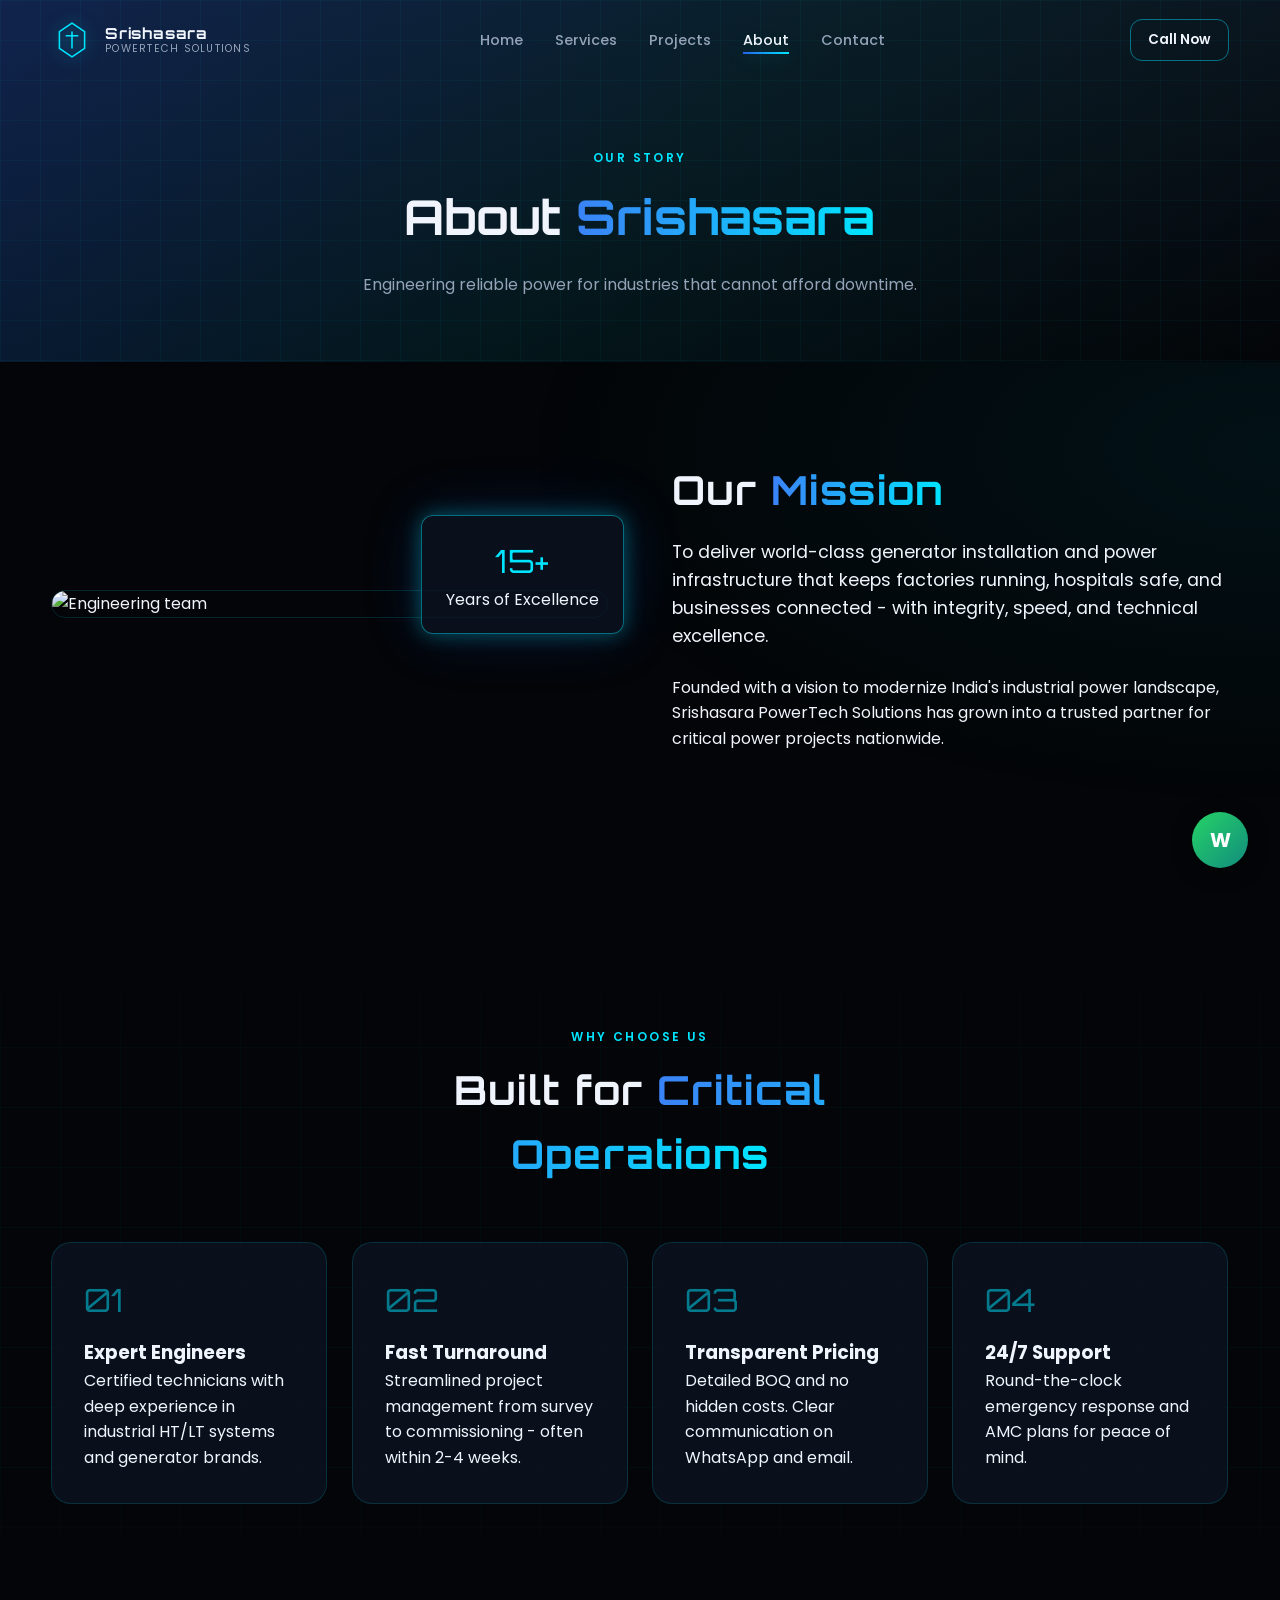
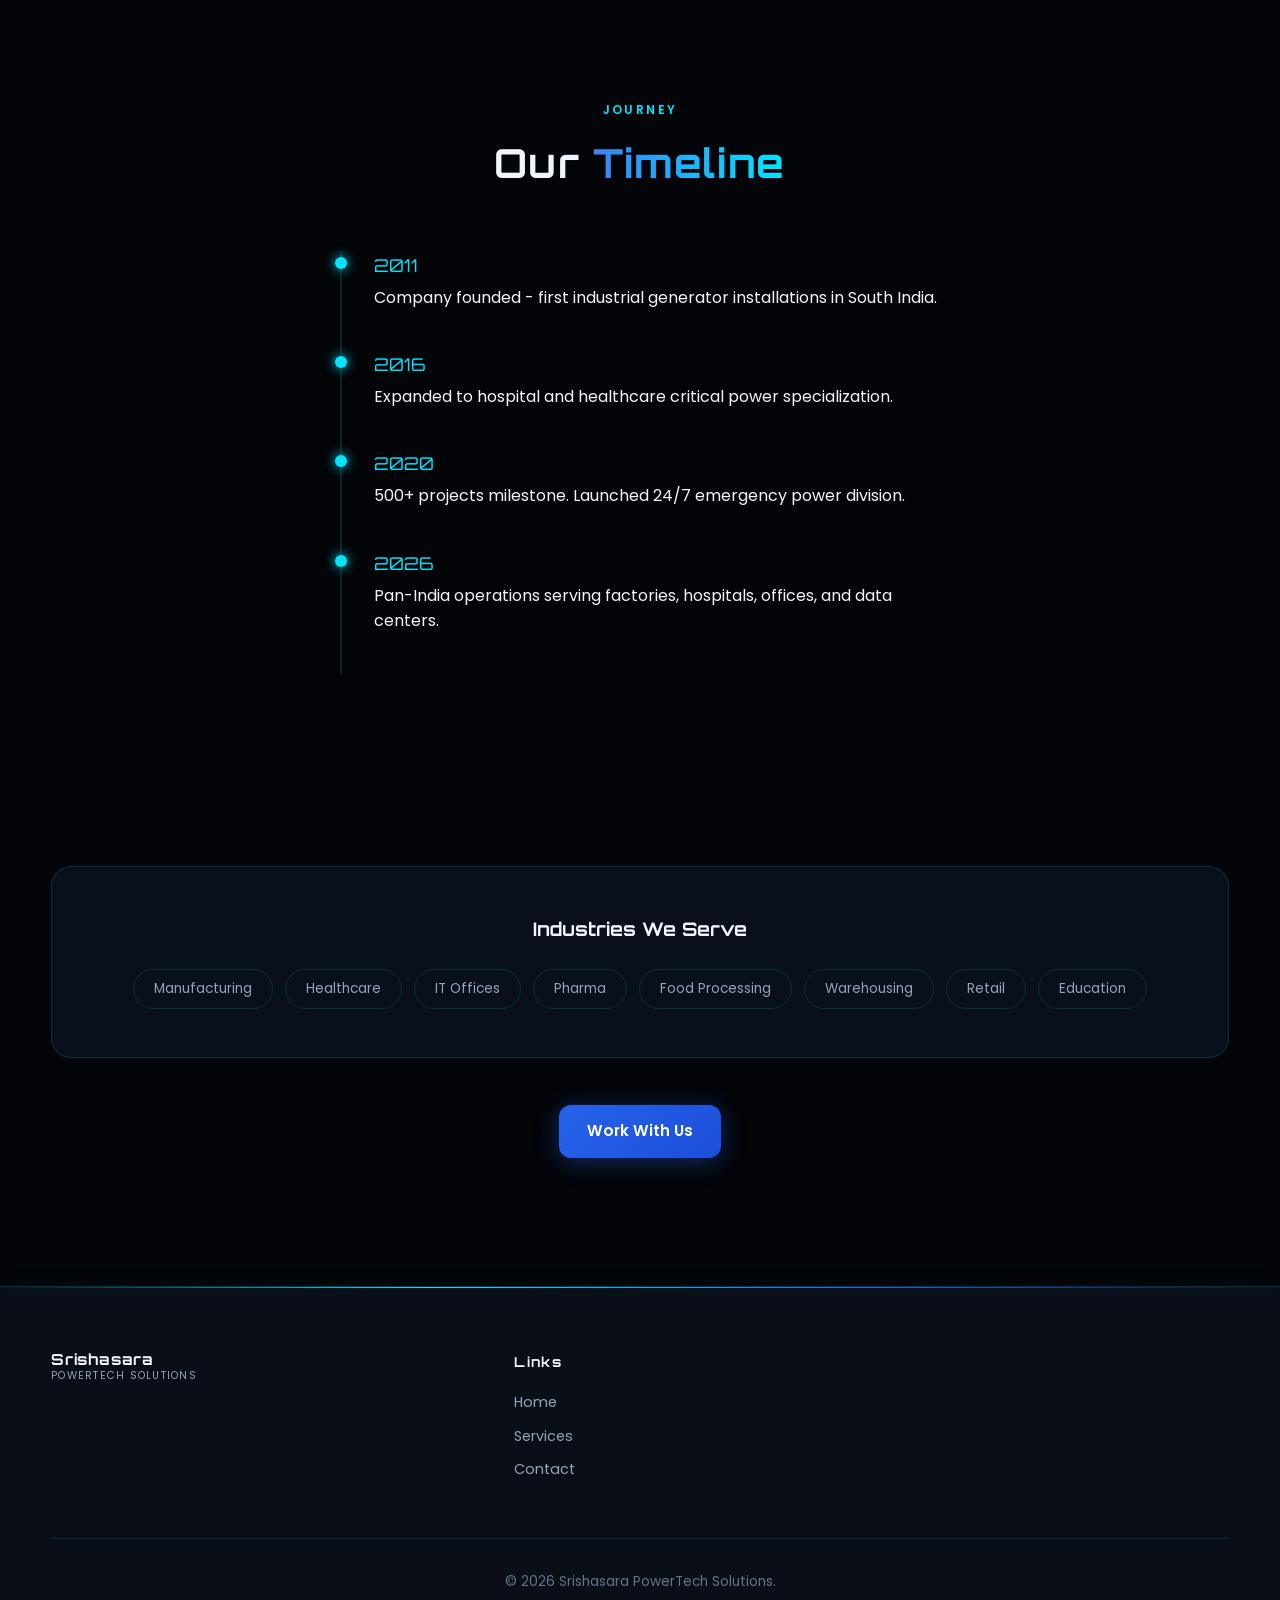
==== about.html @ c44b75e2 "Add files via upload" ====
<!DOCTYPE html>
<html lang="en">
<head>
  <meta charset="UTF-8">
  <meta name="viewport" content="width=device-width, initial-scale=1.0">
  <meta name="description" content="About Srishasara PowerTech Solutions - mission, values, and 15+ years of industrial power expertise.">
  <title>About | Srishasara PowerTech Solutions</title>
  <link rel="preconnect" href="https://fonts.googleapis.com">
  <link rel="preconnect" href="https://fonts.gstatic.com" crossorigin>
  <link href="https://fonts.googleapis.com/css2?family=Orbitron:wght@500;600;700;800&family=Poppins:wght@300;400;500;600;700&display=swap" rel="stylesheet">
  <link rel="stylesheet" href="css/styles.css">
</head>
<body>
  <div class="cursor-glow" aria-hidden="true"></div>
  <header class="header" id="header">
    <div class="container header__inner">
      <a href="index.html" class="logo">
        <span class="logo__icon"><svg viewBox="0 0 40 40" fill="none"><path d="M20 4L8 12v16l12 8 12-8V12L20 4z" stroke="currentColor" stroke-width="1.5"/><path d="M20 12v16M14 16h12" stroke="currentColor" stroke-width="1.5"/></svg></span>
        <span class="logo__text"><strong>Srishasara</strong><small>PowerTech Solutions</small></span>
      </a>
      <nav class="nav" id="nav">
        <ul class="nav__list">
          <li><a href="index.html" class="nav__link">Home</a></li>
          <li><a href="services.html" class="nav__link">Services</a></li>
          <li><a href="projects.html" class="nav__link">Projects</a></li>
          <li><a href="about.html" class="nav__link active">About</a></li>
          <li><a href="contact.html" class="nav__link">Contact</a></li>
        </ul>
      </nav>
      <a href="tel:+919876543210" class="btn btn--sm btn--outline header__cta">Call Now</a>
      <button class="hamburger" id="hamburger" aria-label="Toggle menu"><span></span><span></span><span></span></button>
    </div>
  </header>

  <main>
    <section class="page-hero">
      <div class="page-hero__bg"></div>
      <div class="container page-hero__content">
        <span class="section__label reveal-up">Our Story</span>
        <h1 class="page-hero__title reveal-up">About <span class="gradient-text">Srishasara</span></h1>
        <p class="page-hero__desc reveal-up">Engineering reliable power for industries that cannot afford downtime.</p>
      </div>
    </section>

    <section class="section">
      <div class="container about-split">
        <div class="about-split__visual reveal-left">
          <img src="https://images.unsplash.com/photo-1581092160562-40aa08e78837?w=900&q=80" alt="Engineering team" loading="lazy">
          <div class="about-split__badge"><span class="about-split__badge-num">15+</span><span>Years of Excellence</span></div>
        </div>
        <div class="about-split__content reveal-right">
          <h2 class="section__title">Our <span class="gradient-text">Mission</span></h2>
          <p class="about-split__mission">To deliver world-class generator installation and power infrastructure that keeps factories running, hospitals safe, and businesses connected - with integrity, speed, and technical excellence.</p>
          <p>Founded with a vision to modernize India's industrial power landscape, Srishasara PowerTech Solutions has grown into a trusted partner for critical power projects nationwide.</p>
        </div>
      </div>
    </section>

    <section class="section section--why">
      <div class="section__grid-bg" aria-hidden="true"></div>
      <div class="container">
        <div class="section__header reveal-up">
          <span class="section__label">Why Choose Us</span>
          <h2 class="section__title">Built for <span class="gradient-text">Critical Operations</span></h2>
        </div>
        <div class="why-grid">
          <div class="why-card reveal-up"><span class="why-card__num">01</span><h3>Expert Engineers</h3><p>Certified technicians with deep experience in industrial HT/LT systems and generator brands.</p></div>
          <div class="why-card reveal-up"><span class="why-card__num">02</span><h3>Fast Turnaround</h3><p>Streamlined project management from survey to commissioning - often within 2-4 weeks.</p></div>
          <div class="why-card reveal-up"><span class="why-card__num">03</span><h3>Transparent Pricing</h3><p>Detailed BOQ and no hidden costs. Clear communication on WhatsApp and email.</p></div>
          <div class="why-card reveal-up"><span class="why-card__num">04</span><h3>24/7 Support</h3><p>Round-the-clock emergency response and AMC plans for peace of mind.</p></div>
        </div>
      </div>
    </section>

    <section class="section section--timeline">
      <div class="container">
        <div class="section__header reveal-up">
          <span class="section__label">Journey</span>
          <h2 class="section__title">Our <span class="gradient-text">Timeline</span></h2>
        </div>
        <div class="timeline">
          <div class="timeline__item reveal-up"><span class="timeline__year">2011</span><p>Company founded - first industrial generator installations in South India.</p></div>
          <div class="timeline__item reveal-up"><span class="timeline__year">2016</span><p>Expanded to hospital and healthcare critical power specialization.</p></div>
          <div class="timeline__item reveal-up"><span class="timeline__year">2020</span><p>500+ projects milestone. Launched 24/7 emergency power division.</p></div>
          <div class="timeline__item reveal-up"><span class="timeline__year">2026</span><p>Pan-India operations serving factories, hospitals, offices, and data centers.</p></div>
        </div>
      </div>
    </section>

    <section class="section">
      <div class="container">
        <div class="industries reveal-up">
          <h3>Industries We Serve</h3>
          <div class="industries__tags">
            <span>Manufacturing</span><span>Healthcare</span><span>IT Offices</span><span>Pharma</span><span>Food Processing</span><span>Warehousing</span><span>Retail</span><span>Education</span>
          </div>
        </div>
        <div class="section__cta reveal-up">
          <a href="contact.html" class="btn btn--primary">Work With Us</a>
        </div>
      </div>
    </section>
  </main>

  <footer class="footer">
    <div class="footer__glow" aria-hidden="true"></div>
    <div class="container">
      <div class="footer__grid">
        <div class="footer__brand"><a href="index.html" class="logo logo--footer"><span class="logo__text"><strong>Srishasara</strong><small>PowerTech Solutions</small></span></a></div>
        <div class="footer__col"><h4>Links</h4><ul><li><a href="index.html">Home</a></li><li><a href="services.html">Services</a></li><li><a href="contact.html">Contact</a></li></ul></div>
      </div>
      <div class="footer__bottom"><p>&copy; 2026 Srishasara PowerTech Solutions.</p></div>
    </div>
  </footer>
  <a href="https://wa.me/919876543210" class="fab fab--whatsapp" target="_blank" rel="noopener" aria-label="WhatsApp">W</a>
  <script src="https://cdnjs.cloudflare.com/ajax/libs/gsap/3.12.5/gsap.min.js"></script>
  <script src="https://cdnjs.cloudflare.com/ajax/libs/gsap/3.12.5/ScrollTrigger.min.js"></script>
  <script src="js/main.js"></script>
</body>
</html>
---- css/styles.css ----
/* Srishasara PowerTech Solutions — Premium Futuristic Theme */

:root {
  --bg-deep: #030508;
  --bg-primary: #0a0e17;
  --bg-card: rgba(12, 20, 35, 0.75);
  --bg-card-hover: rgba(16, 28, 48, 0.9);
  --navy: #0d1526;
  --electric: #2563eb;
  --electric-bright: #3b82f6;
  --cyan: #00e5ff;
  --cyan-dim: rgba(0, 229, 255, 0.4);
  --neon-glow: 0 0 20px rgba(0, 229, 255, 0.35), 0 0 60px rgba(37, 99, 235, 0.2);
  --text: #f0f4fc;
  --text-muted: #94a3b8;
  --metallic: #64748b;
  --border: rgba(0, 229, 255, 0.15);
  --border-hover: rgba(0, 229, 255, 0.45);
  --gradient-hero: linear-gradient(135deg, rgba(37, 99, 235, 0.25) 0%, rgba(0, 229, 255, 0.08) 50%, transparent 100%);
  --font-heading: 'Orbitron', sans-serif;
  --font-body: 'Poppins', sans-serif;
  --header-h: 80px;
  --radius: 12px;
  --radius-lg: 20px;
  --transition: 0.35s cubic-bezier(0.4, 0, 0.2, 1);
  --container: min(1200px, 92vw);
}

*, *::before, *::after { box-sizing: border-box; margin: 0; padding: 0; }

html {
  scroll-behavior: smooth;
  scroll-padding-top: var(--header-h);
}

body {
  font-family: var(--font-body);
  background: var(--bg-deep);
  color: var(--text);
  line-height: 1.6;
  overflow-x: hidden;
  -webkit-font-smoothing: antialiased;
}

body::before {
  content: '';
  position: fixed;
  inset: 0;
  background:
    radial-gradient(ellipse 80% 50% at 50% -20%, rgba(37, 99, 235, 0.15), transparent),
    radial-gradient(ellipse 60% 40% at 100% 50%, rgba(0, 229, 255, 0.06), transparent);
  pointer-events: none;
  z-index: 0;
}

img { max-width: 100%; height: auto; display: block; }
a { color: var(--cyan); text-decoration: none; transition: color var(--transition); }
a:hover { color: var(--text); }
ul { list-style: none; }

.container {
  width: var(--container);
  margin-inline: auto;
  position: relative;
  z-index: 1;
}

.gradient-text {
  background: linear-gradient(90deg, var(--electric-bright), var(--cyan));
  -webkit-background-clip: text;
  -webkit-text-fill-color: transparent;
  background-clip: text;
}

/* Buttons */
.btn {
  display: inline-flex;
  align-items: center;
  justify-content: center;
  gap: 0.5rem;
  padding: 0.9rem 1.75rem;
  font-family: var(--font-body);
  font-weight: 600;
  font-size: 0.95rem;
  border-radius: var(--radius);
  border: none;
  cursor: pointer;
  transition: transform var(--transition), box-shadow var(--transition), background var(--transition);
}

.btn--primary {
  background: linear-gradient(135deg, var(--electric), #1d4ed8);
  color: #fff;
  box-shadow: 0 4px 24px rgba(37, 99, 235, 0.4);
}

.btn--primary:hover {
  transform: translateY(-2px);
  box-shadow: 0 8px 32px rgba(37, 99, 235, 0.55), 0 0 20px rgba(0, 229, 255, 0.2);
  color: #fff;
}

.btn--outline {
  background: transparent;
  color: var(--text);
  border: 1px solid var(--border-hover);
}

.btn--outline:hover {
  background: rgba(0, 229, 255, 0.08);
  border-color: var(--cyan);
  color: var(--cyan);
}

.btn--whatsapp {
  background: linear-gradient(135deg, #25d366, #128c7e);
  color: #fff;
}

.btn--whatsapp:hover { transform: translateY(-2px); color: #fff; box-shadow: 0 8px 28px rgba(37, 211, 102, 0.35); }

.btn--sm { padding: 0.55rem 1.1rem; font-size: 0.85rem; }
.btn--full { width: 100%; }

/* Header */
.header {
  position: fixed;
  top: 0;
  left: 0;
  right: 0;
  z-index: 1000;
  height: var(--header-h);
  transition: background var(--transition), backdrop-filter var(--transition), box-shadow var(--transition);
}

.header.scrolled {
  background: rgba(3, 5, 8, 0.85);
  backdrop-filter: blur(16px);
  border-bottom: 1px solid var(--border);
  box-shadow: 0 4px 30px rgba(0, 0, 0, 0.4);
}

.header__inner {
  display: flex;
  align-items: center;
  justify-content: space-between;
  height: 100%;
}

.logo {
  display: flex;
  align-items: center;
  gap: 0.75rem;
  color: var(--text);
}

.logo:hover { color: var(--text); }

.logo__icon {
  width: 42px;
  height: 42px;
  color: var(--cyan);
  filter: drop-shadow(0 0 8px rgba(0, 229, 255, 0.5));
}

.logo__text {
  display: flex;
  flex-direction: column;
  line-height: 1.2;
}

.logo__text strong {
  font-family: var(--font-heading);
  font-size: 0.95rem;
  letter-spacing: 0.05em;
}

.logo__text small {
  font-size: 0.65rem;
  color: var(--text-muted);
  letter-spacing: 0.12em;
  text-transform: uppercase;
}

.nav__list {
  display: flex;
  gap: 2rem;
}

.nav__link {
  color: var(--text-muted);
  font-size: 0.9rem;
  font-weight: 500;
  position: relative;
  padding: 0.25rem 0;
}

.nav__link::after {
  content: '';
  position: absolute;
  bottom: 0;
  left: 0;
  width: 0;
  height: 2px;
  background: linear-gradient(90deg, var(--electric), var(--cyan));
  transition: width var(--transition);
  box-shadow: var(--neon-glow);
}

.nav__link:hover,
.nav__link.active { color: var(--text); }

.nav__link:hover::after,
.nav__link.active::after { width: 100%; }

.header__cta { margin-left: 1rem; }

.hamburger {
  display: none;
  flex-direction: column;
  gap: 6px;
  background: none;
  border: none;
  cursor: pointer;
  padding: 8px;
  z-index: 1001;
}

.hamburger span {
  display: block;
  width: 26px;
  height: 2px;
  background: var(--cyan);
  transition: transform var(--transition), opacity var(--transition);
  box-shadow: 0 0 6px var(--cyan-dim);
}

.hamburger.active span:nth-child(1) { transform: translateY(8px) rotate(45deg); }
.hamburger.active span:nth-child(2) { opacity: 0; }
.hamburger.active span:nth-child(3) { transform: translateY(-8px) rotate(-45deg); }

/* Hero */
.hero {
  position: relative;
  min-height: 100vh;
  display: flex;
  align-items: center;
  padding: calc(var(--header-h) + 2rem) 0 4rem;
  overflow: hidden;
}

.hero__grid {
  position: absolute;
  inset: 0;
  width: 100%;
  height: 100%;
  opacity: 0.4;
  z-index: 0;
}

.hero__particles {
  position: absolute;
  inset: 0;
  z-index: 1;
  pointer-events: none;
}

.hero__particle {
  position: absolute;
  width: 4px;
  height: 4px;
  background: var(--cyan);
  border-radius: 50%;
  box-shadow: 0 0 10px var(--cyan);
  opacity: 0.6;
}

.hero__glow {
  position: absolute;
  border-radius: 50%;
  filter: blur(100px);
  z-index: 0;
  pointer-events: none;
}

.hero__glow--1 {
  width: 500px;
  height: 500px;
  top: -10%;
  right: -5%;
  background: rgba(37, 99, 235, 0.25);
}

.hero__glow--2 {
  width: 400px;
  height: 400px;
  bottom: 10%;
  left: -10%;
  background: rgba(0, 229, 255, 0.12);
}

.hero__visual {
  position: absolute;
  right: 5%;
  top: 50%;
  transform: translateY(-50%);
  width: 42%;
  max-width: 520px;
  z-index: 2;
  opacity: 0.85;
}

.hero__img {
  border-radius: var(--radius-lg);
  mask-image: linear-gradient(to left, black 60%, transparent);
  -webkit-mask-image: linear-gradient(to left, black 60%, transparent);
  border: 1px solid var(--border);
}

.hero__energy-ring {
  position: absolute;
  inset: -10%;
  border: 1px solid var(--cyan-dim);
  border-radius: 50%;
  animation: pulse-ring 4s ease-in-out infinite;
}

@keyframes pulse-ring {
  0%, 100% { transform: scale(1); opacity: 0.3; }
  50% { transform: scale(1.05); opacity: 0.6; }
}

.hero__content {
  position: relative;
  z-index: 3;
  max-width: 640px;
}

.hero__badge {
  display: inline-block;
  padding: 0.4rem 1rem;
  font-size: 0.75rem;
  font-weight: 600;
  letter-spacing: 0.15em;
  text-transform: uppercase;
  color: var(--cyan);
  border: 1px solid var(--border);
  border-radius: 100px;
  margin-bottom: 1.5rem;
  background: rgba(0, 229, 255, 0.05);
}

.hero__title {
  font-family: var(--font-heading);
  font-size: clamp(2rem, 5vw, 3.25rem);
  font-weight: 700;
  line-height: 1.15;
  margin-bottom: 1.25rem;
  letter-spacing: 0.02em;
}

.hero__title .line { display: block; }

.hero__subtitle {
  font-size: 1.05rem;
  color: var(--text-muted);
  max-width: 520px;
  margin-bottom: 2rem;
}

.hero__actions {
  display: flex;
  flex-wrap: wrap;
  gap: 1rem;
  margin-bottom: 2.5rem;
}

.hero__stats {
  display: flex;
  gap: 2rem;
  flex-wrap: wrap;
}

.stat-pill {
  text-align: left;
}

.stat-pill strong {
  display: block;
  font-family: var(--font-heading);
  font-size: 1.5rem;
  color: var(--cyan);
}

.stat-pill span {
  font-size: 0.8rem;
  color: var(--text-muted);
}

.scroll-indicator {
  position: absolute;
  bottom: 2rem;
  left: 50%;
  transform: translateX(-50%);
  display: flex;
  flex-direction: column;
  align-items: center;
  gap: 0.5rem;
  color: var(--text-muted);
  font-size: 0.7rem;
  letter-spacing: 0.2em;
  text-transform: uppercase;
  z-index: 5;
}

.scroll-indicator__line {
  width: 1px;
  height: 48px;
  background: linear-gradient(to bottom, var(--cyan), transparent);
  animation: scroll-line 2s ease-in-out infinite;
}

@keyframes scroll-line {
  0%, 100% { transform: scaleY(0.3); opacity: 0.5; }
  50% { transform: scaleY(1); opacity: 1; }
}

/* Sections */
.section {
  padding: 6rem 0;
  position: relative;
}

.section__grid-bg {
  position: absolute;
  inset: 0;
  background-image:
    linear-gradient(rgba(0, 229, 255, 0.03) 1px, transparent 1px),
    linear-gradient(90deg, rgba(0, 229, 255, 0.03) 1px, transparent 1px);
  background-size: 60px 60px;
  mask-image: linear-gradient(to bottom, transparent, black 20%, black 80%, transparent);
  pointer-events: none;
}

.section__header {
  text-align: center;
  max-width: 640px;
  margin: 0 auto 3.5rem;
}

.section__label {
  display: inline-block;
  font-size: 0.75rem;
  font-weight: 600;
  letter-spacing: 0.2em;
  text-transform: uppercase;
  color: var(--cyan);
  margin-bottom: 0.75rem;
}

.section__title {
  font-family: var(--font-heading);
  font-size: clamp(1.75rem, 4vw, 2.5rem);
  font-weight: 700;
  margin-bottom: 1rem;
  letter-spacing: 0.03em;
}

.section__desc {
  color: var(--text-muted);
}

.section__cta {
  text-align: center;
  margin-top: 3rem;
  display: flex;
  gap: 1rem;
  justify-content: center;
  flex-wrap: wrap;
}

/* Project cards (home) */
.projects-preview {
  display: grid;
  grid-template-columns: repeat(auto-fit, minmax(300px, 1fr));
  gap: 1.5rem;
  margin-bottom: 4rem;
}

.project-card {
  background: var(--bg-card);
  border: 1px solid var(--border);
  border-radius: var(--radius-lg);
  overflow: hidden;
  transition: transform var(--transition), border-color var(--transition), box-shadow var(--transition);
}

.project-card:hover {
  transform: translateY(-8px);
  border-color: var(--border-hover);
  box-shadow: var(--neon-glow);
}

.project-card__media {
  position: relative;
  aspect-ratio: 16/10;
  overflow: hidden;
}

.project-card__media img {
  width: 100%;
  height: 100%;
  object-fit: cover;
  transition: transform 0.6s ease;
}

.project-card:hover .project-card__media img { transform: scale(1.08); }

.project-card__tag {
  position: absolute;
  top: 1rem;
  left: 1rem;
  padding: 0.35rem 0.85rem;
  font-size: 0.7rem;
  font-weight: 600;
  text-transform: uppercase;
  letter-spacing: 0.1em;
  background: rgba(3, 5, 8, 0.8);
  border: 1px solid var(--cyan-dim);
  border-radius: 100px;
  color: var(--cyan);
}

.project-card__body {
  padding: 1.5rem;
}

.project-card__body h3 {
  font-family: var(--font-heading);
  font-size: 1.1rem;
  margin-bottom: 0.5rem;
}

.project-card__body p {
  font-size: 0.9rem;
  color: var(--text-muted);
  margin-bottom: 1rem;
}

.link-arrow {
  font-size: 0.85rem;
  font-weight: 600;
  color: var(--cyan);
}

/* Counters */
.counters {
  display: grid;
  grid-template-columns: repeat(3, 1fr);
  gap: 2rem;
  padding: 2.5rem;
  background: var(--bg-card);
  border: 1px solid var(--border);
  border-radius: var(--radius-lg);
  margin-bottom: 2rem;
}

.counters--page { margin-bottom: 4rem; }

.counter-item {
  text-align: center;
}

.counter-item__num {
  display: block;
  font-family: var(--font-heading);
  font-size: clamp(2rem, 4vw, 3rem);
  font-weight: 700;
  color: var(--cyan);
  text-shadow: 0 0 30px rgba(0, 229, 255, 0.4);
}

.counter-item__label {
  font-size: 0.85rem;
  color: var(--text-muted);
}

/* About split */
.about-split {
  display: grid;
  grid-template-columns: 1fr 1fr;
  gap: 4rem;
  align-items: center;
  margin-bottom: 5rem;
}

.about-split__visual {
  position: relative;
}

.about-split__visual img {
  border-radius: var(--radius-lg);
  border: 1px solid var(--border);
}

.about-split__badge {
  position: absolute;
  bottom: -1rem;
  right: -1rem;
  padding: 1.25rem 1.5rem;
  background: var(--bg-card);
  border: 1px solid var(--border-hover);
  border-radius: var(--radius);
  box-shadow: var(--neon-glow);
  text-align: center;
}

.about-split__badge-num {
  display: block;
  font-family: var(--font-heading);
  font-size: 2rem;
  color: var(--cyan);
}

.about-split__mission {
  font-size: 1.1rem;
  margin-bottom: 1.5rem;
  color: var(--text);
}

.feature-list { margin: 2rem 0; }

.feature-list__item {
  display: flex;
  gap: 1rem;
  padding: 1rem 0;
  border-bottom: 1px solid var(--border);
}

.feature-list__icon { font-size: 1.5rem; }

.feature-list__item strong {
  display: block;
  margin-bottom: 0.25rem;
}

.feature-list__item p {
  font-size: 0.9rem;
  color: var(--text-muted);
}

.pulse-ring {
  position: absolute;
  top: 50%;
  left: 50%;
  width: 120%;
  height: 120%;
  transform: translate(-50%, -50%);
  border: 1px solid var(--cyan-dim);
  border-radius: var(--radius-lg);
  pointer-events: none;
  animation: pulse-ring 3s infinite;
}

/* Testimonials */
.testimonials-wrap { padding-top: 2rem; }

.testimonials-grid {
  display: grid;
  grid-template-columns: repeat(auto-fit, minmax(280px, 1fr));
  gap: 1.5rem;
}

.testimonial-card {
  padding: 2rem;
  background: rgba(255, 255, 255, 0.04);
  backdrop-filter: blur(12px);
  border: 1px solid var(--border);
  border-radius: var(--radius-lg);
  transition: border-color var(--transition), transform var(--transition);
}

.testimonial-card:hover {
  border-color: var(--border-hover);
  transform: translateY(-4px);
}

.testimonial-card__stars {
  color: #fbbf24;
  font-size: 0.9rem;
  margin-bottom: 1rem;
  letter-spacing: 2px;
}

.testimonial-card p {
  font-size: 0.95rem;
  color: var(--text-muted);
  margin-bottom: 1.5rem;
  font-style: italic;
}

.testimonial-card footer {
  display: flex;
  align-items: center;
  gap: 1rem;
}

.testimonial-card__avatar {
  width: 48px;
  height: 48px;
  border-radius: 50%;
  object-fit: cover;
  border: 2px solid var(--cyan-dim);
}

.testimonial-card cite {
  display: block;
  font-style: normal;
  font-weight: 600;
  font-size: 0.9rem;
}

.testimonial-card footer span {
  font-size: 0.8rem;
  color: var(--metallic);
}

/* Contact */
.contact-grid {
  display: grid;
  grid-template-columns: 1fr 1.1fr;
  gap: 3rem;
  align-items: start;
}

.contact-details { margin: 2rem 0; }

.contact-details li {
  display: flex;
  gap: 1rem;
  padding: 1rem 0;
  border-bottom: 1px solid var(--border);
}

.contact-details__icon { font-size: 1.25rem; }

.contact-details strong {
  display: block;
  font-size: 0.8rem;
  color: var(--text-muted);
  margin-bottom: 0.2rem;
}

.contact-quick-actions {
  display: flex;
  flex-wrap: wrap;
  gap: 1rem;
}

.contact-form {
  padding: 2rem;
  background: var(--bg-card);
  border: 1px solid var(--border);
  border-radius: var(--radius-lg);
}

.form-group { margin-bottom: 1.25rem; }

.form-group label {
  display: block;
  font-size: 0.8rem;
  font-weight: 600;
  margin-bottom: 0.5rem;
  color: var(--text-muted);
}

.form-group input,
.form-group select,
.form-group textarea {
  width: 100%;
  padding: 0.85rem 1rem;
  background: rgba(3, 5, 8, 0.6);
  border: 1px solid var(--border);
  border-radius: var(--radius);
  color: var(--text);
  font-family: var(--font-body);
  font-size: 0.95rem;
  transition: border-color var(--transition), box-shadow var(--transition);
}

.form-group input:focus,
.form-group select:focus,
.form-group textarea:focus {
  outline: none;
  border-color: var(--cyan);
  box-shadow: 0 0 0 3px rgba(0, 229, 255, 0.15);
}

.form-row {
  display: grid;
  grid-template-columns: 1fr 1fr;
  gap: 1rem;
}

.map-placeholder {
  margin-top: 3rem;
  border-radius: var(--radius-lg);
  overflow: hidden;
  border: 1px solid var(--border);
}

.map-placeholder__inner iframe { display: block; filter: grayscale(0.4) contrast(1.1); }

/* Service cards */
.services-grid {
  display: grid;
  grid-template-columns: repeat(auto-fit, minmax(280px, 1fr));
  gap: 1.5rem;
}

.services-grid--page { margin-bottom: 3rem; }

.service-card {
  position: relative;
  padding: 2rem;
  background: var(--bg-card);
  border: 1px solid var(--border);
  border-radius: var(--radius-lg);
  overflow: hidden;
  transition: transform 0.4s ease, border-color var(--transition);
  transform-style: preserve-3d;
  perspective: 1000px;
}

.service-card--wide {
  grid-column: 1 / -1;
  display: grid;
  grid-template-columns: auto 1fr auto;
  gap: 2rem;
  align-items: center;
}

.service-card__glow {
  position: absolute;
  inset: 0;
  background: radial-gradient(circle at var(--mx, 50%) var(--my, 50%), rgba(0, 229, 255, 0.12), transparent 60%);
  opacity: 0;
  transition: opacity var(--transition);
  pointer-events: none;
}

.service-card:hover .service-card__glow { opacity: 1; }

.service-card:hover {
  border-color: var(--border-hover);
  box-shadow: var(--neon-glow);
}

.service-card__icon {
  width: 56px;
  height: 56px;
  color: var(--cyan);
  margin-bottom: 1.25rem;
}

.service-card__icon svg { width: 100%; height: 100%; }

.service-card h3 {
  font-family: var(--font-heading);
  font-size: 1.1rem;
  margin-bottom: 0.75rem;
}

.service-card p {
  font-size: 0.9rem;
  color: var(--text-muted);
  margin-bottom: 1rem;
}

.service-card__list {
  font-size: 0.85rem;
  color: var(--metallic);
  margin-bottom: 1.25rem;
}

.service-card__list li {
  padding: 0.25rem 0;
  padding-left: 1rem;
  position: relative;
}

.service-card__list li::before {
  content: '›';
  position: absolute;
  left: 0;
  color: var(--cyan);
}

.service-card__list--inline {
  display: flex;
  flex-wrap: wrap;
  gap: 1rem;
}

.service-card__list--inline li { padding-left: 0; }
.service-card__list--inline li::before { display: none; }

.service-card__link {
  font-weight: 600;
  font-size: 0.9rem;
}

/* Page hero (inner pages) */
.page-hero {
  position: relative;
  padding: calc(var(--header-h) + 4rem) 0 4rem;
  text-align: center;
  overflow: hidden;
}

.page-hero--short { padding-bottom: 3rem; }

.page-hero__bg {
  position: absolute;
  inset: 0;
  background:
    var(--gradient-hero),
    linear-gradient(180deg, var(--bg-primary) 0%, var(--bg-deep) 100%);
}

.page-hero__bg::after {
  content: '';
  position: absolute;
  inset: 0;
  background-image:
    linear-gradient(rgba(0, 229, 255, 0.04) 1px, transparent 1px),
    linear-gradient(90deg, rgba(0, 229, 255, 0.04) 1px, transparent 1px);
  background-size: 40px 40px;
}

.page-hero__title {
  font-family: var(--font-heading);
  font-size: clamp(2rem, 4vw, 3rem);
  margin-bottom: 1rem;
}

.page-hero__desc {
  color: var(--text-muted);
  max-width: 560px;
  margin: 0 auto;
}

/* Projects gallery */
.projects-gallery {
  display: grid;
  gap: 2.5rem;
}

.gallery-card {
  background: var(--bg-card);
  border: 1px solid var(--border);
  border-radius: var(--radius-lg);
  overflow: hidden;
  transition: border-color var(--transition), box-shadow var(--transition);
}

.gallery-card:hover {
  border-color: var(--border-hover);
  box-shadow: var(--neon-glow);
}

.gallery-card__images {
  display: grid;
  grid-template-columns: 1fr 1fr;
  gap: 2px;
}

.gallery-card__images.single {
  grid-template-columns: 1fr;
}

.gallery-card__images.single img {
  width: 100%;
  height: 320px;
  object-fit: cover;
}

.gallery-card__img {
  position: relative;
  overflow: hidden;
  aspect-ratio: 4/3;
}

.gallery-card__img img {
  width: 100%;
  height: 100%;
  object-fit: cover;
  transition: transform 0.6s ease;
}

.gallery-card:hover .gallery-card__img img { transform: scale(1.06); }

.gallery-card__img span {
  position: absolute;
  top: 0.75rem;
  left: 0.75rem;
  padding: 0.25rem 0.6rem;
  font-size: 0.65rem;
  font-weight: 700;
  text-transform: uppercase;
  background: rgba(0, 0, 0, 0.7);
  border-radius: 4px;
}

.gallery-card__img--after span { background: rgba(0, 229, 255, 0.2); color: var(--cyan); }

.gallery-card__info {
  padding: 1.75rem;
}

.gallery-card__tag {
  font-size: 0.7rem;
  font-weight: 600;
  text-transform: uppercase;
  letter-spacing: 0.15em;
  color: var(--cyan);
}

.gallery-card__info h3 {
  font-family: var(--font-heading);
  margin: 0.5rem 0;
}

.gallery-card__info p {
  color: var(--text-muted);
  font-size: 0.9rem;
}

/* Why / Timeline */
.why-grid {
  display: grid;
  grid-template-columns: repeat(auto-fit, minmax(240px, 1fr));
  gap: 1.5rem;
}

.why-card {
  padding: 2rem;
  background: var(--bg-card);
  border: 1px solid var(--border);
  border-radius: var(--radius-lg);
  transition: transform var(--transition), border-color var(--transition);
}

.why-card:hover {
  transform: translateY(-4px);
  border-color: var(--border-hover);
}

.why-card__num {
  font-family: var(--font-heading);
  font-size: 2rem;
  color: var(--cyan);
  opacity: 0.5;
  display: block;
  margin-bottom: 0.75rem;
}

.timeline {
  position: relative;
  padding-left: 2rem;
  border-left: 2px solid var(--border);
  max-width: 600px;
  margin: 0 auto;
}

.timeline__item {
  position: relative;
  padding-bottom: 2.5rem;
}

.timeline__item::before {
  content: '';
  position: absolute;
  left: -2rem;
  top: 0.35rem;
  width: 12px;
  height: 12px;
  margin-left: -7px;
  background: var(--cyan);
  border-radius: 50%;
  box-shadow: 0 0 12px var(--cyan);
}

.timeline__year {
  font-family: var(--font-heading);
  color: var(--cyan);
  font-size: 1.1rem;
  display: block;
  margin-bottom: 0.35rem;
}

.industries {
  text-align: center;
  padding: 3rem;
  background: var(--bg-card);
  border: 1px solid var(--border);
  border-radius: var(--radius-lg);
  margin-bottom: 2rem;
}

.industries h3 {
  font-family: var(--font-heading);
  margin-bottom: 1.5rem;
}

.industries__tags {
  display: flex;
  flex-wrap: wrap;
  gap: 0.75rem;
  justify-content: center;
}

.industries__tags span {
  padding: 0.5rem 1.25rem;
  border: 1px solid var(--border);
  border-radius: 100px;
  font-size: 0.85rem;
  color: var(--text-muted);
  transition: border-color var(--transition), color var(--transition);
}

.industries__tags span:hover {
  border-color: var(--cyan);
  color: var(--cyan);
}

.cta-banner {
  text-align: center;
  padding: 3rem;
  background: linear-gradient(135deg, rgba(37, 99, 235, 0.15), rgba(0, 229, 255, 0.08));
  border: 1px solid var(--border);
  border-radius: var(--radius-lg);
}

.cta-banner h2 {
  font-family: var(--font-heading);
  margin-bottom: 0.75rem;
}

.cta-banner p {
  color: var(--text-muted);
  margin-bottom: 1.5rem;
}

.cta-banner__actions {
  display: flex;
  gap: 1rem;
  justify-content: center;
  flex-wrap: wrap;
}

/* Footer */
.footer {
  position: relative;
  padding: 4rem 0 2rem;
  background: var(--bg-primary);
  border-top: 1px solid var(--border);
  margin-top: 2rem;
}

.footer__glow {
  position: absolute;
  top: 0;
  left: 0;
  right: 0;
  height: 1px;
  background: linear-gradient(90deg, transparent, var(--cyan), var(--electric), transparent);
  box-shadow: 0 0 20px var(--cyan-dim);
}

.footer__grid {
  display: grid;
  grid-template-columns: 2fr repeat(3, 1fr);
  gap: 2.5rem;
  margin-bottom: 3rem;
}

.footer__brand p {
  font-size: 0.9rem;
  color: var(--text-muted);
  margin: 1rem 0;
  max-width: 280px;
}

.footer__social {
  display: flex;
  gap: 0.75rem;
}

.footer__social a {
  width: 40px;
  height: 40px;
  display: flex;
  align-items: center;
  justify-content: center;
  border: 1px solid var(--border);
  border-radius: var(--radius);
  color: var(--text-muted);
  font-weight: 700;
  font-size: 0.85rem;
}

.footer__social a:hover {
  border-color: var(--cyan);
  color: var(--cyan);
}

.footer__col h4 {
  font-family: var(--font-heading);
  font-size: 0.85rem;
  letter-spacing: 0.1em;
  margin-bottom: 1rem;
  color: var(--text);
}

.footer__col li { margin-bottom: 0.5rem; }

.footer__col a {
  color: var(--text-muted);
  font-size: 0.9rem;
}

.footer__bottom {
  padding-top: 2rem;
  border-top: 1px solid var(--border);
  text-align: center;
  font-size: 0.85rem;
  color: var(--metallic);
}

/* FAB */
.fab {
  position: fixed;
  z-index: 999;
  width: 56px;
  height: 56px;
  border-radius: 50%;
  display: flex;
  align-items: center;
  justify-content: center;
  color: #fff;
  box-shadow: 0 4px 20px rgba(0, 0, 0, 0.4);
  transition: transform var(--transition), box-shadow var(--transition);
}

.fab:hover { transform: scale(1.08); color: #fff; }

.fab--whatsapp {
  bottom: 2rem;
  right: 2rem;
  background: linear-gradient(135deg, #25d366, #128c7e);
  font-weight: 700;
  font-size: 1.25rem;
}

.fab--call {
  bottom: 2rem;
  right: 5.5rem;
  background: linear-gradient(135deg, var(--electric), #1d4ed8);
  font-weight: 700;
}

.page-home .fab--call,
.page-contact .fab--call { display: flex; }

body:not(.page-home):not(.page-contact) .fab--call { display: none; }

/* Cursor glow */
.cursor-glow {
  position: fixed;
  width: 400px;
  height: 400px;
  border-radius: 50%;
  background: radial-gradient(circle, rgba(0, 229, 255, 0.06), transparent 70%);
  pointer-events: none;
  z-index: 0;
  transform: translate(-50%, -50%);
  opacity: 0;
  transition: opacity 0.3s;
}

body:hover .cursor-glow { opacity: 1; }

/* GSAP reveal helpers */
.reveal-up,
.reveal-left,
.reveal-right {
  will-change: transform, opacity;
}

/* Form success */
.form-success {
  padding: 1rem;
  background: rgba(37, 211, 102, 0.15);
  border: 1px solid rgba(37, 211, 102, 0.4);
  border-radius: var(--radius);
  color: #4ade80;
  text-align: center;
  margin-top: 1rem;
}

/* Responsive */
@media (max-width: 1024px) {
  .hero__visual { display: none; }
  .about-split { grid-template-columns: 1fr; }
  .contact-grid { grid-template-columns: 1fr; }
  .footer__grid { grid-template-columns: 1fr 1fr; }
  .service-card--wide {
    grid-template-columns: 1fr;
    text-align: center;
  }
}

@media (max-width: 768px) {
  .nav {
    position: fixed;
    top: 0;
    right: 0;
    width: min(300px, 85vw);
    height: 100vh;
    background: rgba(3, 5, 8, 0.98);
    backdrop-filter: blur(20px);
    padding: calc(var(--header-h) + 2rem) 2rem 2rem;
    transform: translateX(100%);
    transition: transform var(--transition);
    border-left: 1px solid var(--border);
  }

  .nav.open { transform: translateX(0); }

  .nav__list {
    flex-direction: column;
    gap: 1.5rem;
  }

  .hamburger { display: flex; }
  .header__cta { display: none; }

  .counters { grid-template-columns: 1fr; gap: 1.5rem; }
  .form-row { grid-template-columns: 1fr; }
  .gallery-card__images { grid-template-columns: 1fr; }
  .footer__grid { grid-template-columns: 1fr; }

  .fab--call { right: 2rem; bottom: 5.5rem; }
}

@media (max-width: 480px) {
  .hero__actions { flex-direction: column; }
  .hero__actions .btn { width: 100%; }
}
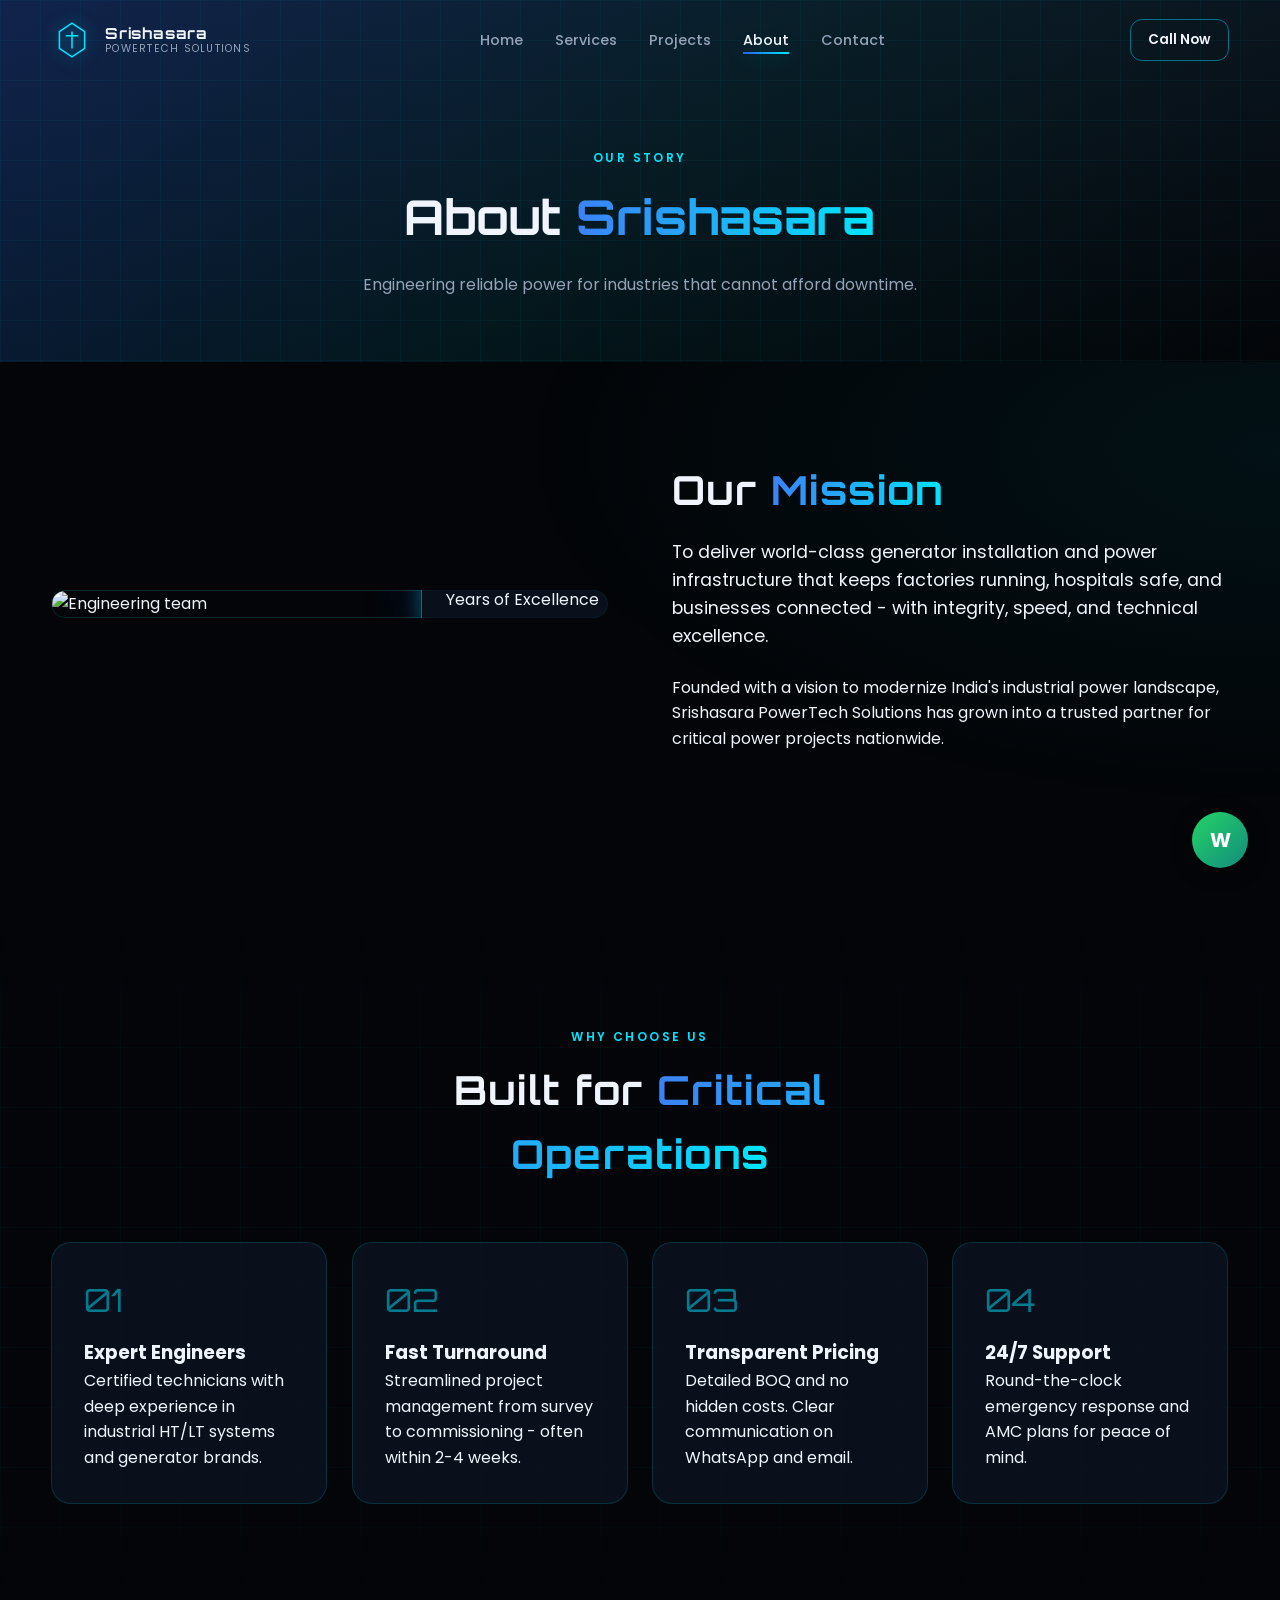
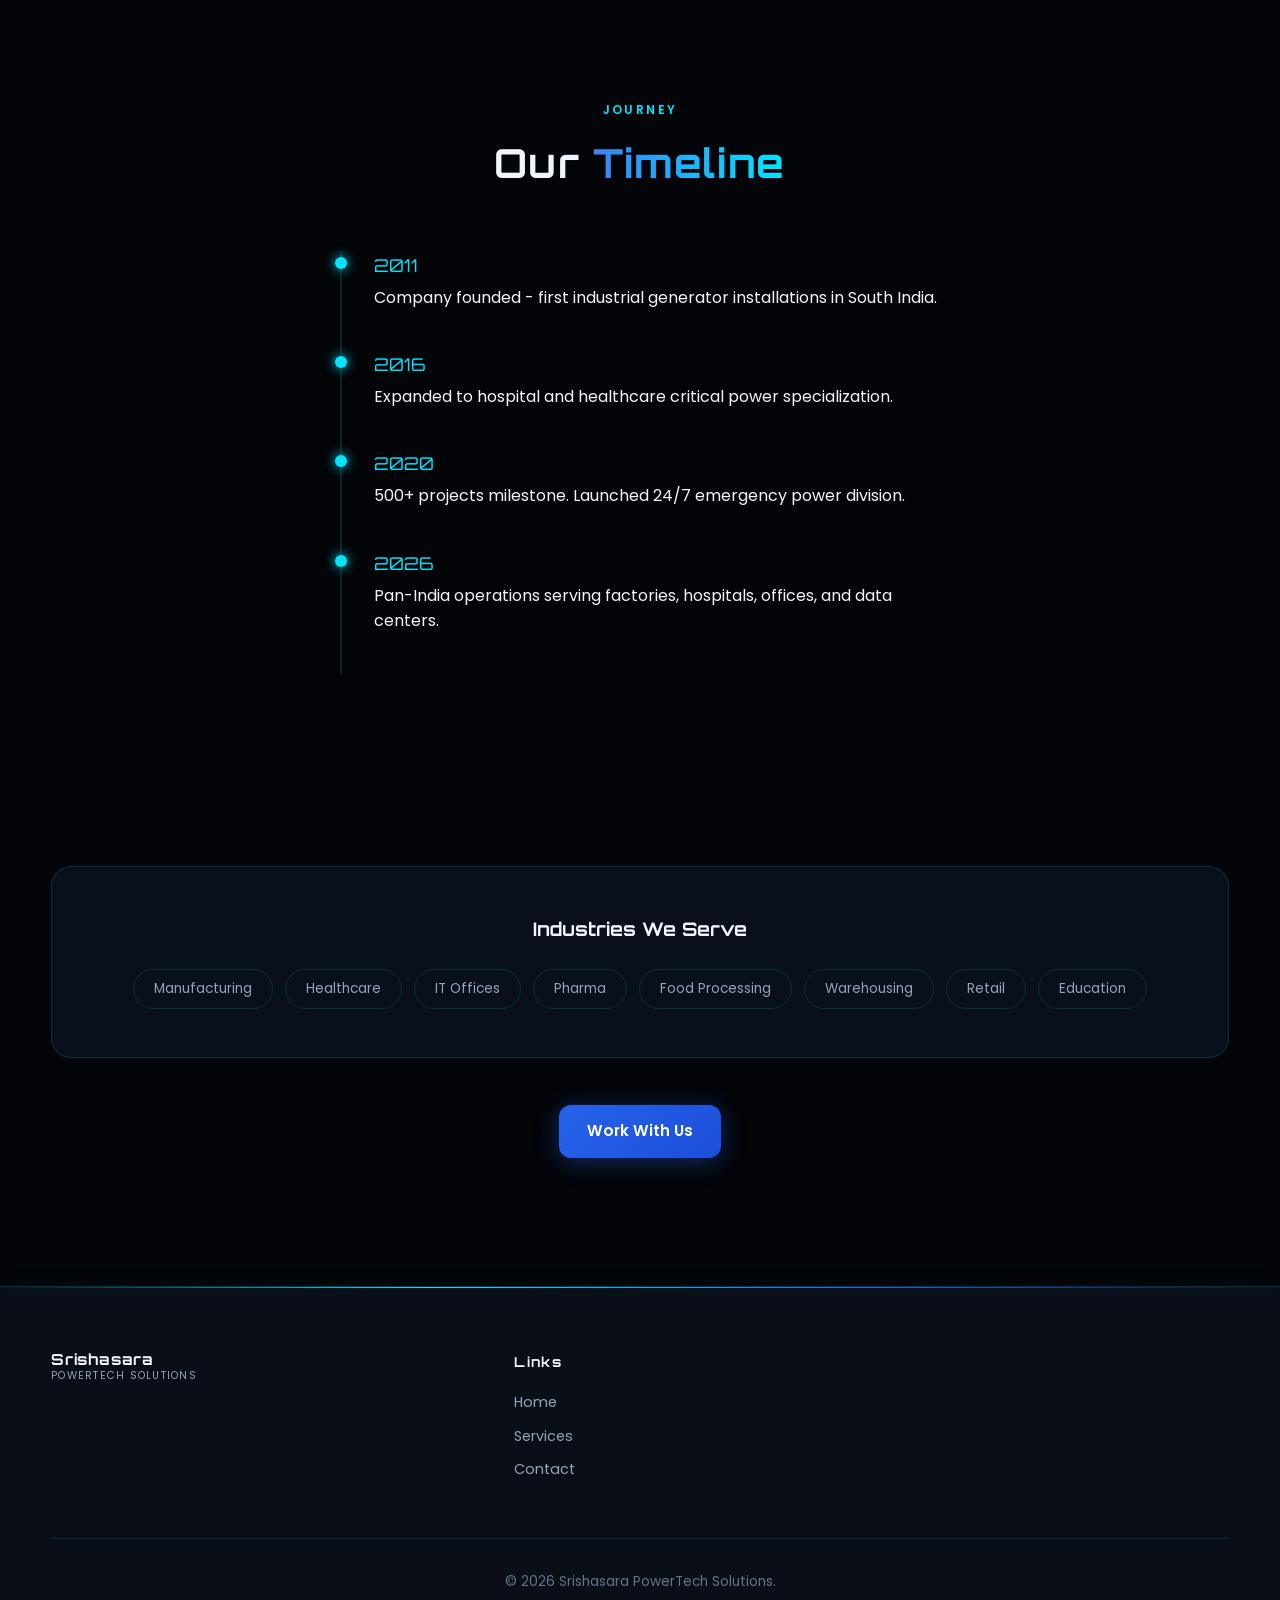
==== commit 9ea8dd28: "Add files via upload" ====
--- a/about.html
+++ b/about.html
@@ -8,7 +8,7 @@
   <link rel="preconnect" href="https://fonts.googleapis.com">
   <link rel="preconnect" href="https://fonts.gstatic.com" crossorigin>
   <link href="https://fonts.googleapis.com/css2?family=Orbitron:wght@500;600;700;800&family=Poppins:wght@300;400;500;600;700&display=swap" rel="stylesheet">
-  <link rel="stylesheet" href="css/styles.css">
+  <link rel="stylesheet" href="css/styles.css?v=3">
 </head>
 <body>
   <div class="cursor-glow" aria-hidden="true"></div>
--- a/css/styles.css
+++ b/css/styles.css
@@ -322,10 +322,11 @@
   inset: -10%;
   border: 1px solid var(--cyan-dim);
   border-radius: 50%;
-  animation: pulse-ring 4s ease-in-out infinite;
-}
-
-@keyframes pulse-ring {
+  pointer-events: none;
+  animation: hero-ring-pulse 4s ease-in-out infinite;
+}
+
+@keyframes hero-ring-pulse {
   0%, 100% { transform: scale(1); opacity: 0.3; }
   50% { transform: scale(1.05); opacity: 0.6; }
 }
@@ -596,6 +597,8 @@
 
 .about-split__visual {
   position: relative;
+  overflow: hidden;
+  border-radius: var(--radius-lg);
 }
 
 .about-split__visual img {
@@ -637,7 +640,34 @@
   border-bottom: 1px solid var(--border);
 }
 
-.feature-list__icon { font-size: 1.5rem; }
+.feature-list__icon {
+  flex-shrink: 0;
+  display: block;
+  width: 44px;
+  height: 44px;
+  border-radius: var(--radius);
+  background-color: rgba(0, 229, 255, 0.08);
+  background-repeat: no-repeat;
+  background-position: center;
+  background-size: 22px 22px;
+  border: 1px solid var(--border);
+  font-size: 0;
+  line-height: 0;
+  overflow: hidden;
+  text-indent: -9999px;
+}
+
+.feature-list__icon--bolt {
+  background-image: url("data:image/svg+xml,%3Csvg xmlns='http://www.w3.org/2000/svg' viewBox='0 0 24 24' fill='none' stroke='%2300e5ff' stroke-width='1.5'%3E%3Cpath d='M13 2 3 14h8l-1 8 10-12h-8l1-8z'/%3E%3C/svg%3E");
+}
+
+.feature-list__icon--tool {
+  background-image: url("data:image/svg+xml,%3Csvg xmlns='http://www.w3.org/2000/svg' viewBox='0 0 24 24' fill='none' stroke='%2300e5ff' stroke-width='1.5'%3E%3Cpath d='M14.7 6.3a4 4 0 0 0-5.4 5.4l-6.2 6.2a2 2 0 1 0 2.8 2.8l6.2-6.2a4 4 0 0 0 5.4-5.4L16 4l-1.3 2.3z'/%3E%3C/svg%3E");
+}
+
+.feature-list__icon--shield {
+  background-image: url("data:image/svg+xml,%3Csvg xmlns='http://www.w3.org/2000/svg' viewBox='0 0 24 24' fill='none' stroke='%2300e5ff' stroke-width='1.5'%3E%3Cpath d='M12 22s8-4 8-10V5l-8-3-8 3v7c0 6 8 10 8 10z'/%3E%3C/svg%3E");
+}
 
 .feature-list__item strong {
   display: block;
@@ -647,19 +677,6 @@
 .feature-list__item p {
   font-size: 0.9rem;
   color: var(--text-muted);
-}
-
-.pulse-ring {
-  position: absolute;
-  top: 50%;
-  left: 50%;
-  width: 120%;
-  height: 120%;
-  transform: translate(-50%, -50%);
-  border: 1px solid var(--cyan-dim);
-  border-radius: var(--radius-lg);
-  pointer-events: none;
-  animation: pulse-ring 3s infinite;
 }
 
 /* Testimonials */
@@ -742,7 +759,38 @@
   border-bottom: 1px solid var(--border);
 }
 
-.contact-details__icon { font-size: 1.25rem; }
+.contact-details__icon {
+  flex-shrink: 0;
+  display: block;
+  width: 40px;
+  height: 40px;
+  border-radius: var(--radius);
+  background-color: rgba(0, 229, 255, 0.08);
+  background-repeat: no-repeat;
+  background-position: center;
+  background-size: 20px 20px;
+  border: 1px solid var(--border);
+  font-size: 0;
+  line-height: 0;
+  overflow: hidden;
+  text-indent: -9999px;
+}
+
+.contact-details__icon--phone {
+  background-image: url("data:image/svg+xml,%3Csvg xmlns='http://www.w3.org/2000/svg' viewBox='0 0 24 24' fill='none' stroke='%2300e5ff' stroke-width='1.5'%3E%3Cpath d='M22 16.92v3a2 2 0 0 1-2.18 2 19.8 19.8 0 0 1-8.63-3.07 19.5 19.5 0 0 1-6-6 19.8 19.8 0 0 1-3.07-8.67A2 2 0 0 1 4.11 2h3a2 2 0 0 1 2 1.72c.1.6.3 1.2.7 2.81a2 2 0 0 1-.45 2.11L8.09 9.91a16 16 0 0 0 6 6l1.27-1.27a2 2 0 0 1 2.11-.45c.9.34 1.85.57 2.81.7A2 2 0 0 1 22 16.92z'/%3E%3C/svg%3E");
+}
+
+.contact-details__icon--email {
+  background-image: url("data:image/svg+xml,%3Csvg xmlns='http://www.w3.org/2000/svg' viewBox='0 0 24 24' fill='none' stroke='%2300e5ff' stroke-width='1.5'%3E%3Cpath d='M4 4h16a2 2 0 0 1 2 2v12a2 2 0 0 1-2 2H4a2 2 0 0 1-2-2V6a2 2 0 0 1 2-2z'/%3E%3Cpath d='m22 6-10 7L2 6'/%3E%3C/svg%3E");
+}
+
+.contact-details__icon--location {
+  background-image: url("data:image/svg+xml,%3Csvg xmlns='http://www.w3.org/2000/svg' viewBox='0 0 24 24' fill='none' stroke='%2300e5ff' stroke-width='1.5'%3E%3Cpath d='M21 10c0 7-9 13-9 13S3 17 3 10a9 9 0 0 1 18 0z'/%3E%3Ccircle cx='12' cy='10' r='3'/%3E%3C/svg%3E");
+}
+
+.contact-details__icon--clock {
+  background-image: url("data:image/svg+xml,%3Csvg xmlns='http://www.w3.org/2000/svg' viewBox='0 0 24 24' fill='none' stroke='%2300e5ff' stroke-width='1.5'%3E%3Ccircle cx='12' cy='12' r='10'/%3E%3Cpath d='M12 6v6l4 2'/%3E%3C/svg%3E");
+}
 
 .contact-details strong {
   display: block;
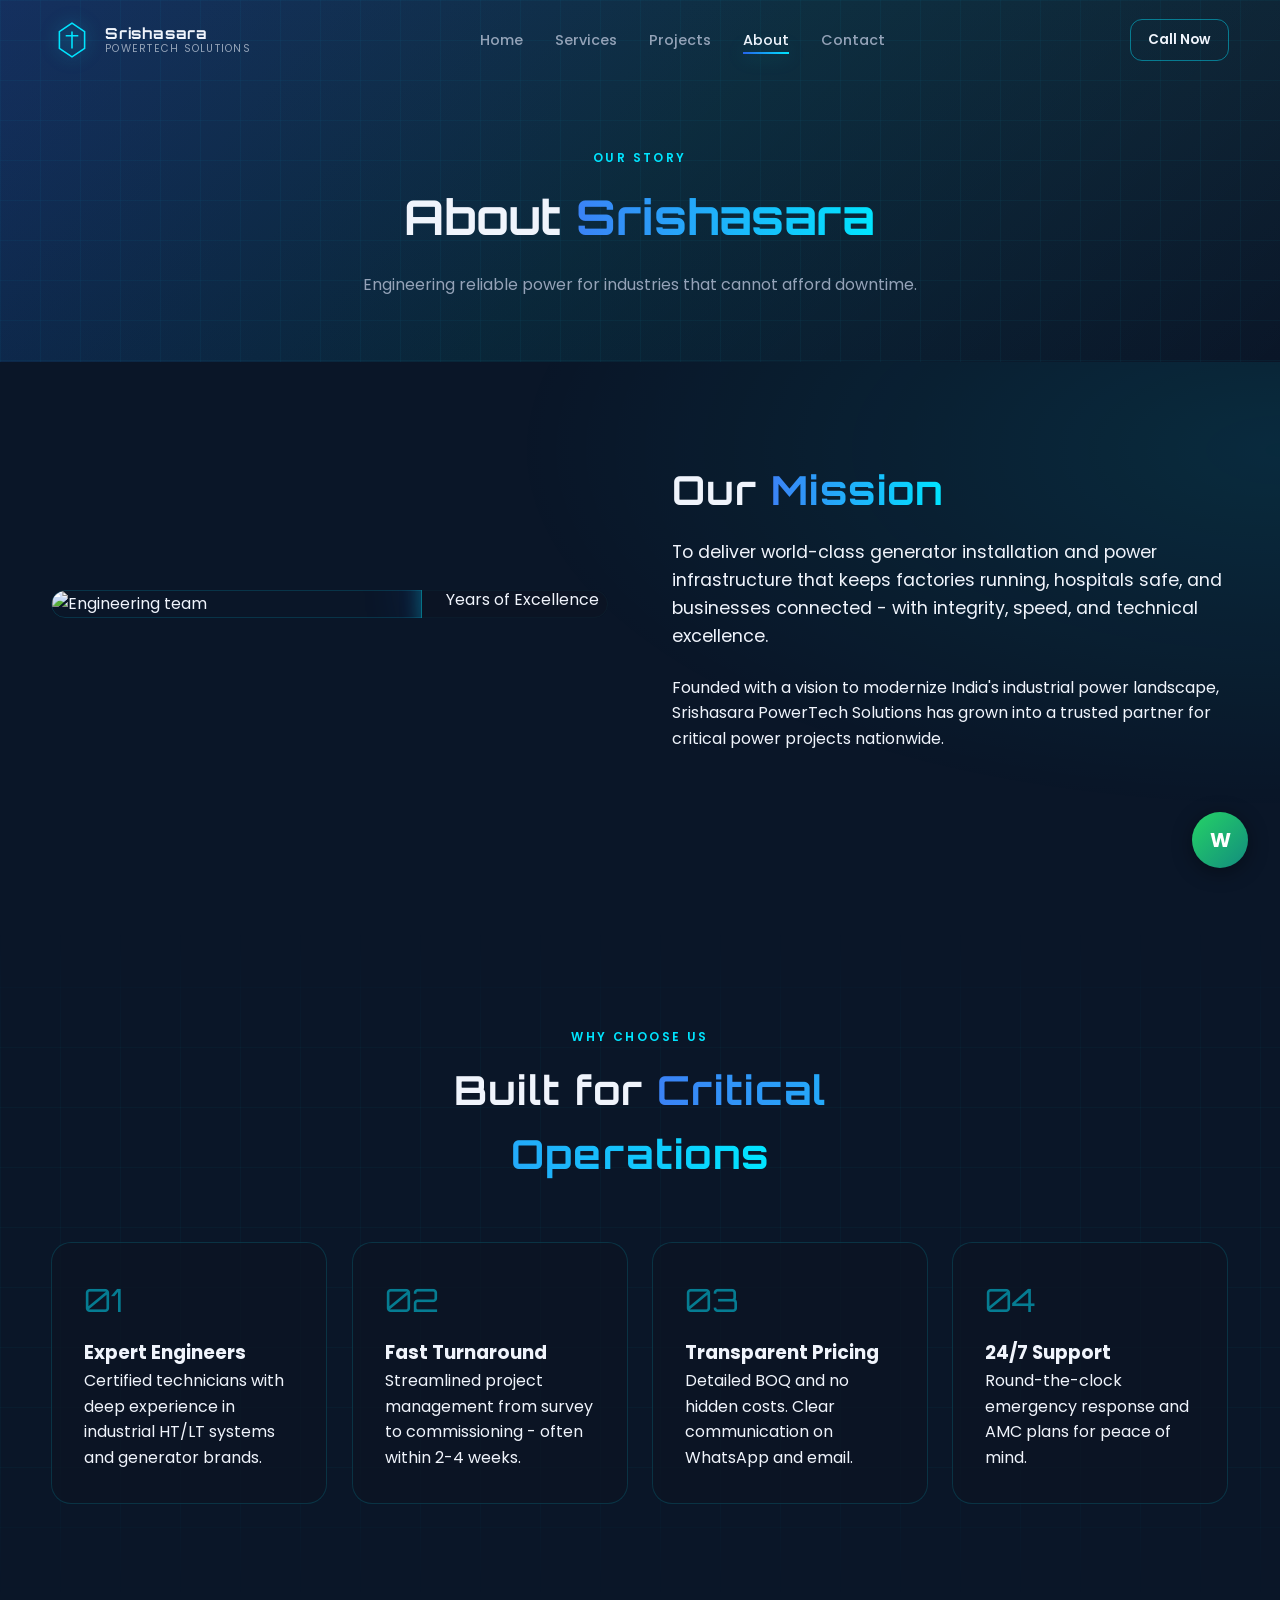
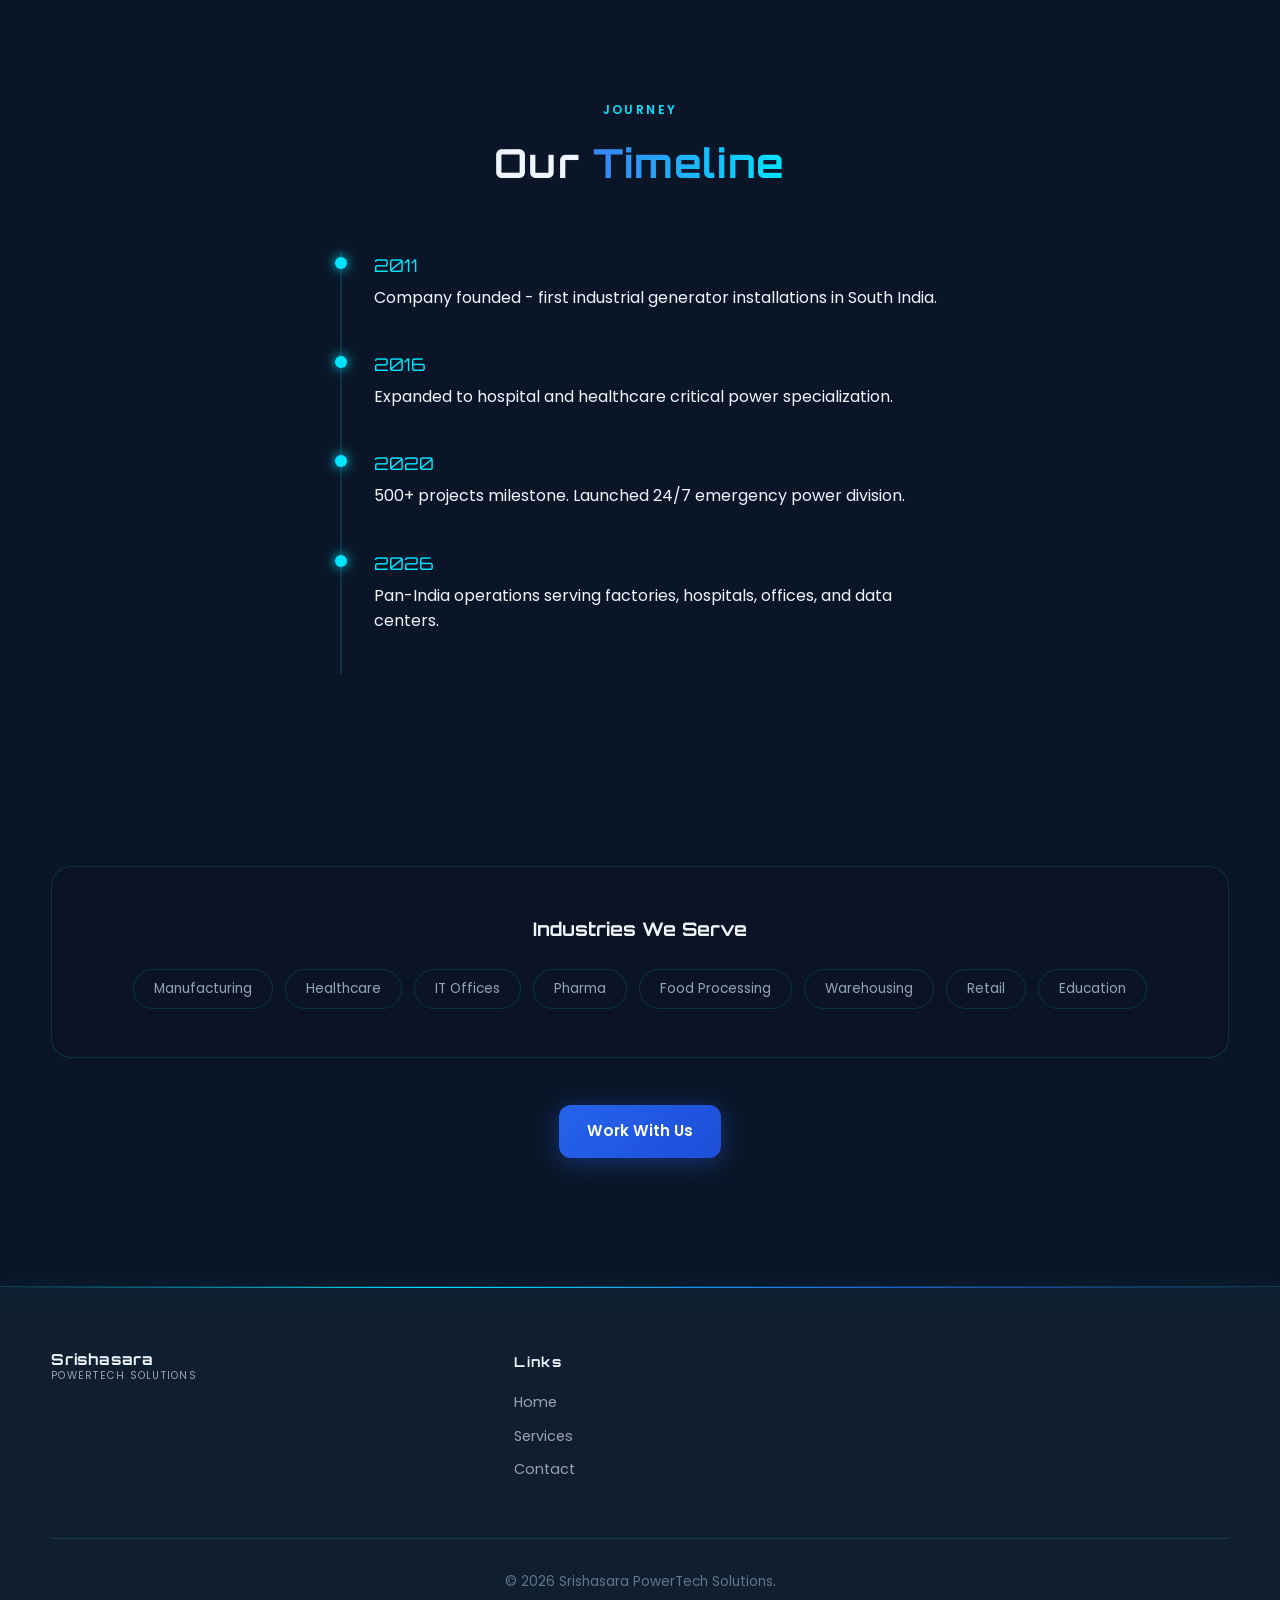
==== commit b28c4956: "Add files via upload" ====
--- a/about.html
+++ b/about.html
@@ -8,7 +8,7 @@
   <link rel="preconnect" href="https://fonts.googleapis.com">
   <link rel="preconnect" href="https://fonts.gstatic.com" crossorigin>
   <link href="https://fonts.googleapis.com/css2?family=Orbitron:wght@500;600;700;800&family=Poppins:wght@300;400;500;600;700&display=swap" rel="stylesheet">
-  <link rel="stylesheet" href="css/styles.css?v=3">
+  <link rel="stylesheet" href="css/styles.css?v=5">
 </head>
 <body>
   <div class="cursor-glow" aria-hidden="true"></div>
--- a/css/styles.css
+++ b/css/styles.css
@@ -1,8 +1,8 @@
 /* Srishasara PowerTech Solutions — Premium Futuristic Theme */
 
 :root {
-  --bg-deep: #030508;
-  --bg-primary: #0a0e17;
+  --bg-deep: #0a1628;
+  --bg-primary: #0f1f30;
   --bg-card: rgba(12, 20, 35, 0.75);
   --bg-card-hover: rgba(16, 28, 48, 0.9);
   --navy: #0d1526;
@@ -47,8 +47,8 @@
   position: fixed;
   inset: 0;
   background:
-    radial-gradient(ellipse 80% 50% at 50% -20%, rgba(37, 99, 235, 0.15), transparent),
-    radial-gradient(ellipse 60% 40% at 100% 50%, rgba(0, 229, 255, 0.06), transparent);
+    radial-gradient(ellipse 80% 50% at 50% -20%, rgba(37, 99, 235, 0.2), transparent),
+    radial-gradient(ellipse 60% 40% at 100% 50%, rgba(0, 229, 255, 0.1), transparent);
   pointer-events: none;
   z-index: 0;
 }
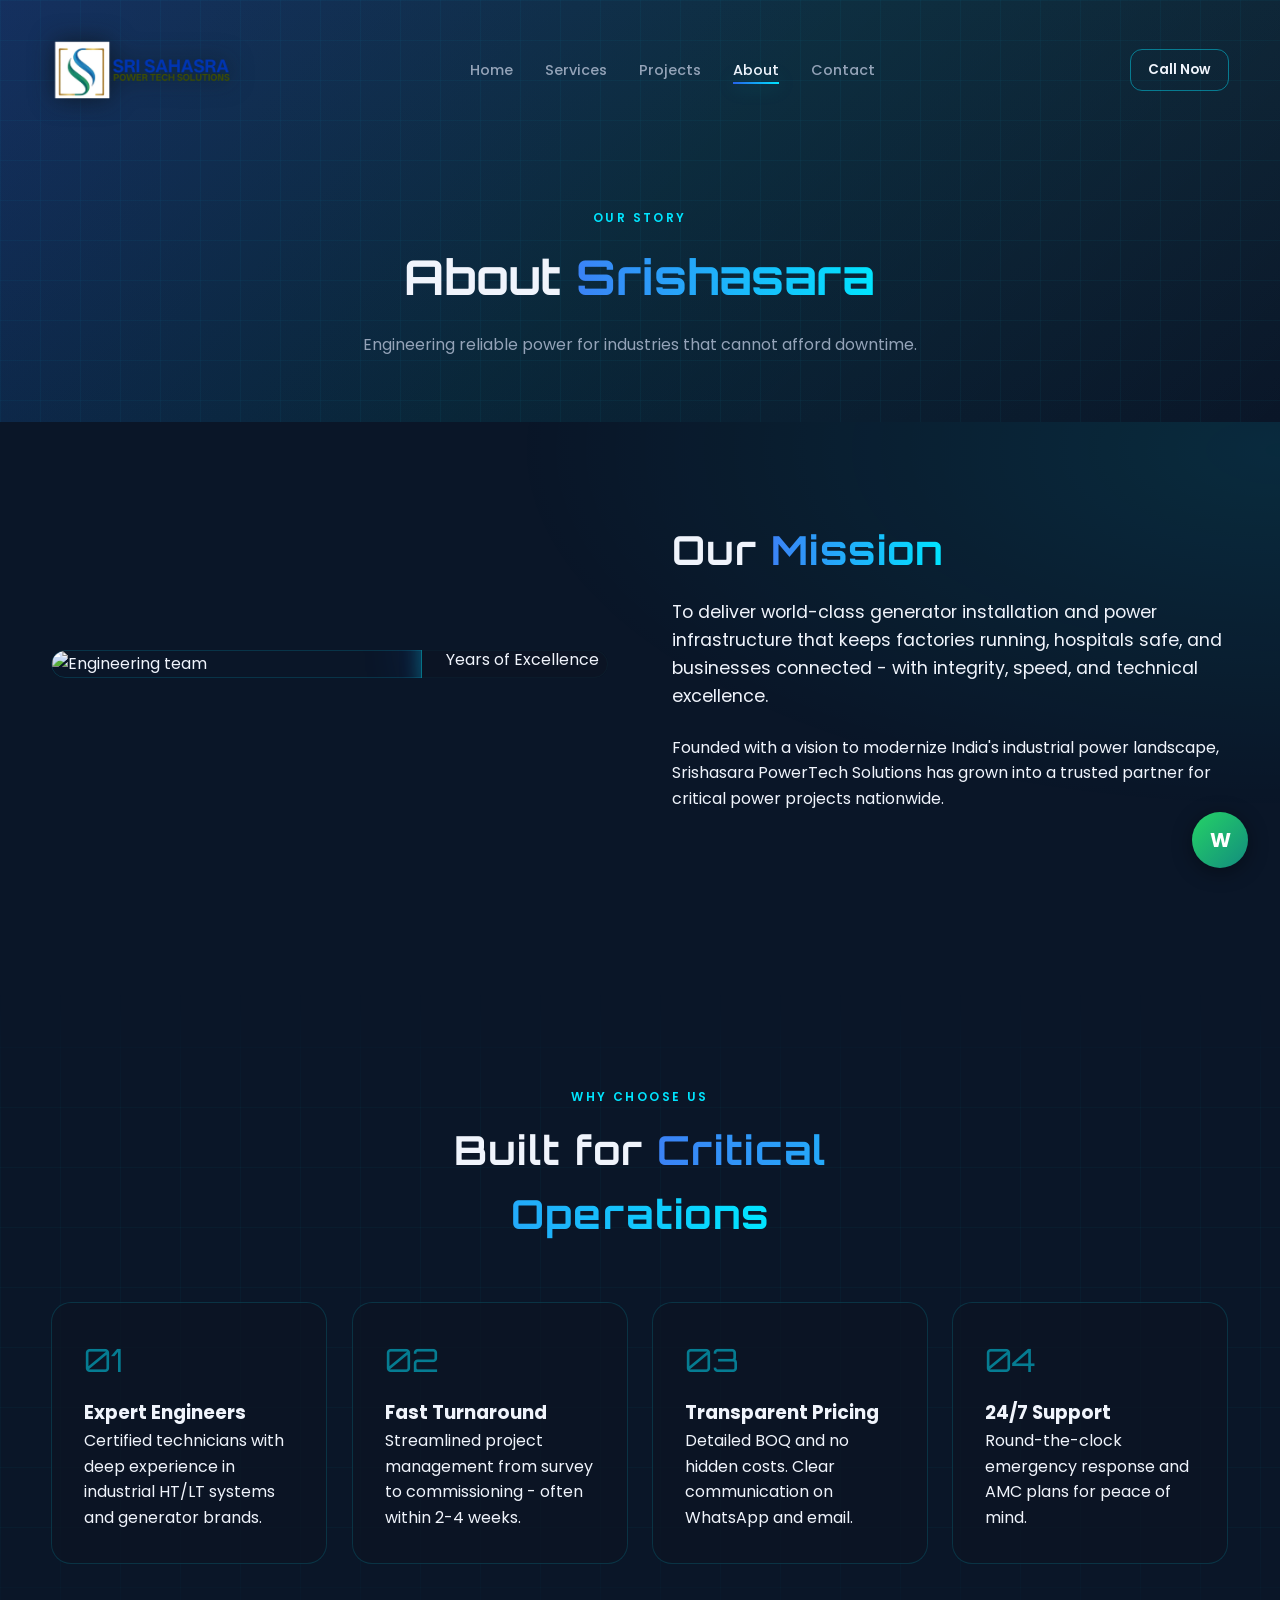
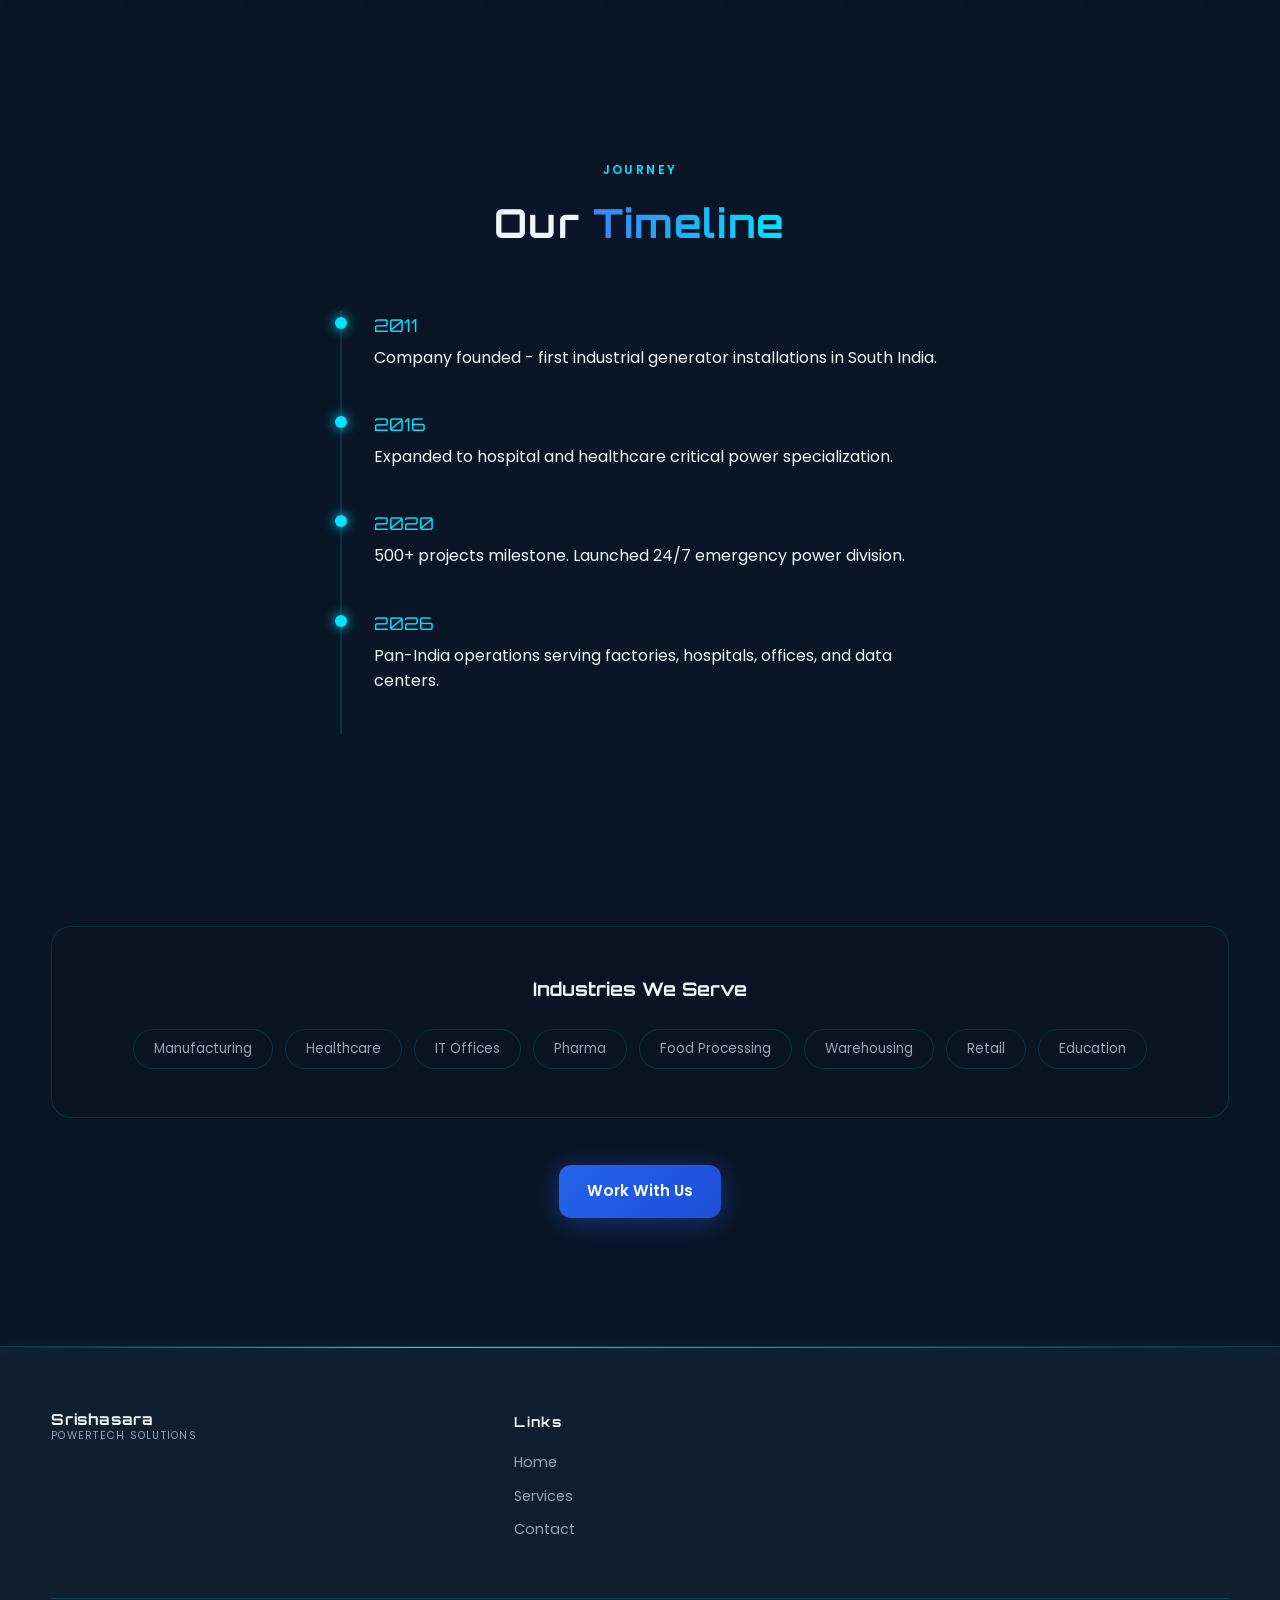
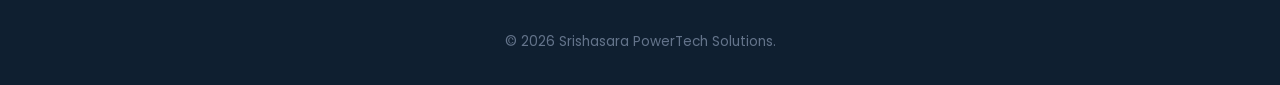
==== commit 6f4cd02f: "Add files via upload" ====
--- a/about.html
+++ b/about.html
@@ -15,8 +15,7 @@
   <header class="header" id="header">
     <div class="container header__inner">
       <a href="index.html" class="logo">
-        <span class="logo__icon"><svg viewBox="0 0 40 40" fill="none"><path d="M20 4L8 12v16l12 8 12-8V12L20 4z" stroke="currentColor" stroke-width="1.5"/><path d="M20 12v16M14 16h12" stroke="currentColor" stroke-width="1.5"/></svg></span>
-        <span class="logo__text"><strong>Srishasara</strong><small>PowerTech Solutions</small></span>
+        <span class="logo__icon"><img src="asserts/logo1.png" alt="Srishasara PowerTech Solutions logo" class="logo__img"></span>
       </a>
       <nav class="nav" id="nav">
         <ul class="nav__list">
@@ -27,7 +26,7 @@
           <li><a href="contact.html" class="nav__link">Contact</a></li>
         </ul>
       </nav>
-      <a href="tel:+919876543210" class="btn btn--sm btn--outline header__cta">Call Now</a>
+      <a href="tel:+919908095558" class="btn btn--sm btn--outline header__cta">Call Now</a>
       <button class="hamburger" id="hamburger" aria-label="Toggle menu"><span></span><span></span><span></span></button>
     </div>
   </header>
@@ -112,7 +111,7 @@
       <div class="footer__bottom"><p>&copy; 2026 Srishasara PowerTech Solutions.</p></div>
     </div>
   </footer>
-  <a href="https://wa.me/919876543210" class="fab fab--whatsapp" target="_blank" rel="noopener" aria-label="WhatsApp">W</a>
+  <a href="https://wa.me/919908095558" class="fab fab--whatsapp" target="_blank" rel="noopener" aria-label="WhatsApp">W</a>
   <script src="https://cdnjs.cloudflare.com/ajax/libs/gsap/3.12.5/gsap.min.js"></script>
   <script src="https://cdnjs.cloudflare.com/ajax/libs/gsap/3.12.5/ScrollTrigger.min.js"></script>
   <script src="js/main.js"></script>
--- a/css/styles.css
+++ b/css/styles.css
@@ -19,7 +19,7 @@
   --gradient-hero: linear-gradient(135deg, rgba(37, 99, 235, 0.25) 0%, rgba(0, 229, 255, 0.08) 50%, transparent 100%);
   --font-heading: 'Orbitron', sans-serif;
   --font-body: 'Poppins', sans-serif;
-  --header-h: 80px;
+  --header-h: 140px;
   --radius: 12px;
   --radius-lg: 20px;
   --transition: 0.35s cubic-bezier(0.4, 0, 0.2, 1);
@@ -154,13 +154,25 @@
   color: var(--text);
 }
 
-.logo:hover { color: var(--text); }
-
-.logo__icon {
-  width: 42px;
-  height: 42px;
+..logo:hover { color: var(--text); }
+
+.header .logo {
+  gap: 0;
+}
+
+.header .logo__icon {
+  width: 180px;
+  height: 180px;
+  min-width: 180px;
+  min-height: 180px;
   color: var(--cyan);
-  filter: drop-shadow(0 0 8px rgba(0, 229, 255, 0.5));
+  filter: drop-shadow(0 0 12px rgba(11, 16, 17, 0.65));
+}
+
+.header .logo__icon img {
+  width: 100%;
+  height: 100%;
+  object-fit: contain;
 }
 
 .logo__text {
@@ -249,13 +261,28 @@
   overflow: hidden;
 }
 
+/* Industrial background (asserts/bg.png) placed behind hero elements */
+.hero::before {
+  content: '';
+  position: absolute;
+  inset: 0;
+  background-image: linear-gradient(rgba(4,8,14,0.28), rgba(4,8,14,0.42)), url('../asserts/bg.png');
+  background-size: cover;
+  background-position: center center;
+  background-repeat: no-repeat;
+  filter: grayscale(10%) contrast(0.95) saturate(0.9);
+  opacity: 1;
+  pointer-events: none;
+  z-index: 0;
+}
+
 .hero__grid {
   position: absolute;
   inset: 0;
   width: 100%;
   height: 100%;
   opacity: 0.4;
-  z-index: 0;
+  z-index: 1;
 }
 
 .hero__particles {
@@ -279,7 +306,7 @@
   position: absolute;
   border-radius: 50%;
   filter: blur(100px);
-  z-index: 0;
+  z-index: 3;
   pointer-events: none;
 }
 
@@ -310,6 +337,51 @@
   opacity: 0.85;
 }
 
+.hero__machine {
+  position: absolute;
+  top: 35%;
+  right: 3.5%;
+  width: 240px;
+  height: 240px;
+  z-index: 1;
+  pointer-events: none;
+  animation: hero-machine-float 6s ease-in-out infinite;
+}
+
+.hero__content {
+  position: relative;
+  z-index: 5;
+}
+
+.hero__machine .generator-svg {
+  width: 100%;
+  height: 100%;
+}
+
+.hero__machine .generator-rotor {
+  transform-origin: 80px 80px;
+  animation: hero-rotor-spin 4s linear infinite;
+}
+
+.hero__machine::before {
+  content: '';
+  position: absolute;
+  inset: 0;
+  border-radius: 50%;
+  box-shadow: 0 0 40px rgba(0, 229, 255, 0.12);
+  filter: blur(6px);
+}
+
+@keyframes hero-machine-float {
+  0%, 100% { transform: translate(0, -2px); }
+  50% { transform: translate(0, 8px); }
+}
+
+@keyframes hero-rotor-spin {
+  0% { transform: rotate(0deg); }
+  100% { transform: rotate(360deg); }
+}
+
 .hero__img {
   border-radius: var(--radius-lg);
   mask-image: linear-gradient(to left, black 60%, transparent);
@@ -333,7 +405,7 @@
 
 .hero__content {
   position: relative;
-  z-index: 3;
+  z-index: 5;
   max-width: 640px;
 }
 
@@ -447,6 +519,91 @@
   text-align: center;
   max-width: 640px;
   margin: 0 auto 3.5rem;
+}
+
+/* Clients marquee */
+.clients-marquee-wrap { margin: 2rem 0 3rem; }
+.clients-marquee {
+  overflow: hidden;
+  width: 100%;
+  background: transparent;
+  padding: 0.5rem 0;
+}
+.clients-track {
+  display: flex;
+  gap: 1.25rem;
+  align-items: center;
+  white-space: nowrap;
+  animation: marquee 18s linear infinite;
+}
+.client-item {
+  flex: 0 0 auto;
+  padding: 0.6rem 1rem;
+  background: rgba(255,255,255,0.03);
+  border: 1px solid rgba(255,255,255,0.04);
+  color: var(--text);
+  font-weight: 600;
+  border-radius: 8px;
+  box-shadow: 0 6px 18px rgba(0,0,0,0.25);
+  min-width: 160px;
+  text-align: center;
+}
+
+@keyframes marquee {
+  0% { transform: translateX(0); }
+  100% { transform: translateX(-50%); }
+}
+
+.clients-marquee:hover .clients-track { animation-play-state: paused; }
+
+/* Full-width Clients band (logo style) */
+.clients-band {
+  width: 100%;
+  background: linear-gradient(180deg, rgba(0,0,0,0.88), rgba(0,0,0,0.95));
+  padding: 2rem 0.5rem;
+  box-shadow: inset 0 1px 0 rgba(255,255,255,0.02);
+}
+.clients-band__inner {
+  max-width: var(--container);
+  margin: 0 auto;
+  display: flex;
+  flex-direction: column;
+  gap: 1rem;
+  align-items: center;
+}
+.clients-band__label {
+  color: rgba(255,255,255,0.45);
+  letter-spacing: 0.6em;
+  font-size: 0.75rem;
+  text-transform: uppercase;
+}
+.clients-band__track {
+  display: flex;
+  gap: 2.25rem;
+  align-items: center;
+  width: 100%;
+  justify-content: center;
+  flex-wrap: nowrap;
+  overflow: hidden;
+  position: relative;
+}
+.client-logo {
+  color: rgba(255,255,255,0.85);
+  font-weight: 800;
+  font-size: 1.25rem;
+  white-space: nowrap;
+  opacity: 0.9;
+  padding: 0.2rem 0.6rem;
+}
+
+/* Scroll effect: move track left continuously */
+.clients-band__track::before { content: ''; position: absolute; inset: 0; pointer-events: none; }
+.clients-band__track { animation: clients-scroll 24s linear infinite; }
+@keyframes clients-scroll { 0% { transform: translateX(0); } 100% { transform: translateX(-30%); } }
+
+@media (max-width: 768px) {
+  .clients-band__track { animation: none; justify-content: center; gap: 1rem; }
+  .client-logo { font-size: 1rem; }
 }
 
 .section__label {
@@ -1359,7 +1516,8 @@
 
 /* Responsive */
 @media (max-width: 1024px) {
-  .hero__visual { display: none; }
+  .hero__visual,
+  .hero__machine { display: none; }
   .about-split { grid-template-columns: 1fr; }
   .contact-grid { grid-template-columns: 1fr; }
   .footer__grid { grid-template-columns: 1fr 1fr; }
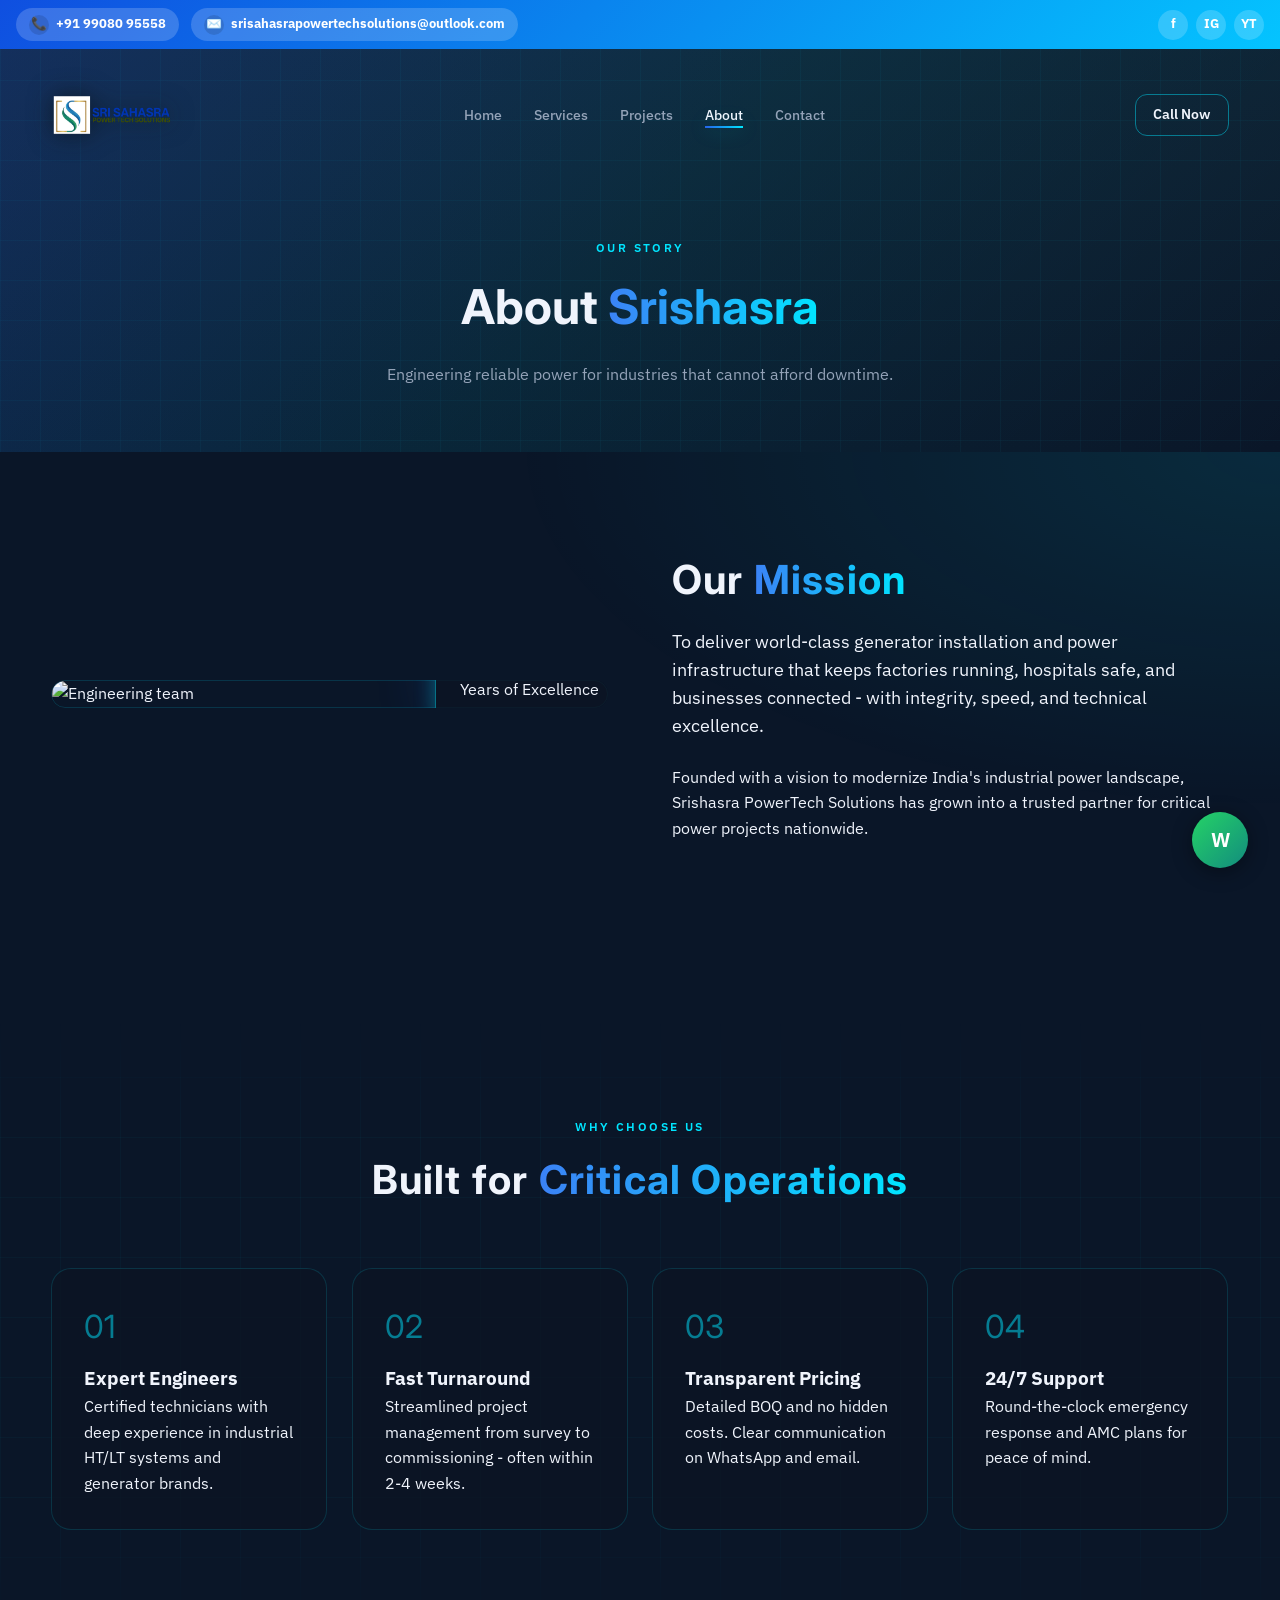
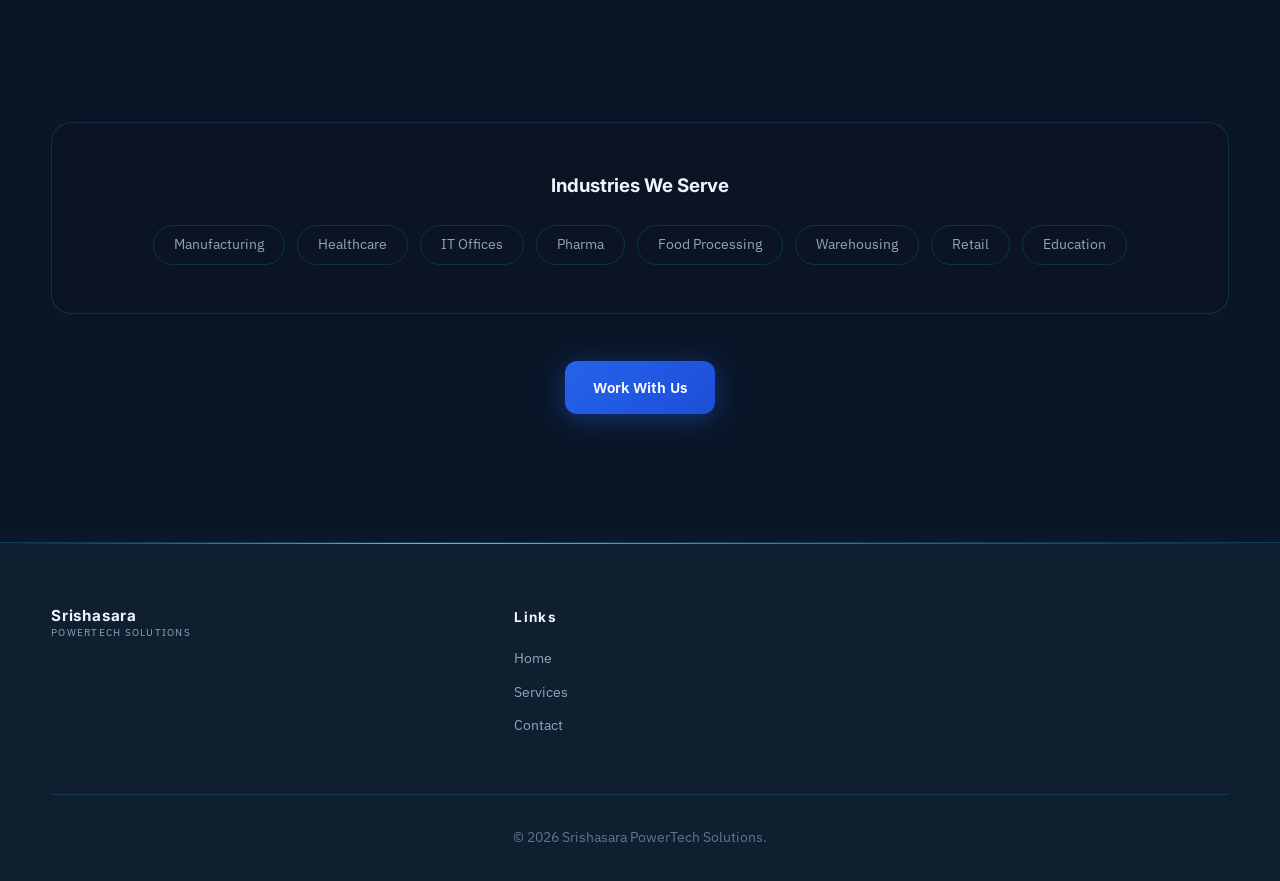
==== commit a5977be7: "Add files via upload" ====
--- a/about.html
+++ b/about.html
@@ -3,19 +3,30 @@
 <head>
   <meta charset="UTF-8">
   <meta name="viewport" content="width=device-width, initial-scale=1.0">
-  <meta name="description" content="About Srishasara PowerTech Solutions - mission, values, and 15+ years of industrial power expertise.">
-  <title>About | Srishasara PowerTech Solutions</title>
+  <meta name="description" content="About Srishasra PowerTech Solutions - mission, values, and 15+ years of industrial power expertise.">
+  <title>About | Srishasra PowerTech Solutions</title>
   <link rel="preconnect" href="https://fonts.googleapis.com">
   <link rel="preconnect" href="https://fonts.gstatic.com" crossorigin>
-  <link href="https://fonts.googleapis.com/css2?family=Orbitron:wght@500;600;700;800&family=Poppins:wght@300;400;500;600;700&display=swap" rel="stylesheet">
+  <link href="https://fonts.googleapis.com/css2?family=IBM+Plex+Sans:wght@300;400;500;600;700&family=Inter:wght@400;500;600;700;800&display=swap" rel="stylesheet">
   <link rel="stylesheet" href="css/styles.css?v=5">
 </head>
 <body>
   <div class="cursor-glow" aria-hidden="true"></div>
   <header class="header" id="header">
+    <div class="header-top">
+      <div class="header-top__contact">
+        <a href="tel:+919908095558" class="header-top__pill"><span>📞</span>+91 99080 95558</a>
+        <a href="mailto:srisahasrapowertechsolutions@outlook.com" class="header-top__pill"><span>✉️</span>srisahasrapowertechsolutions@outlook.com</a>
+      </div>
+      <div class="header-top__social">
+        <a href="https://www.facebook.com/" target="_blank" rel="noopener" class="header-top__social-link">f</a>
+        <a href="https://www.instagram.com/" target="_blank" rel="noopener" class="header-top__social-link">IG</a>
+        <a href="https://www.youtube.com/" target="_blank" rel="noopener" class="header-top__social-link">YT</a>
+      </div>
+    </div>
     <div class="container header__inner">
       <a href="index.html" class="logo">
-        <span class="logo__icon"><img src="asserts/logo1.png" alt="Srishasara PowerTech Solutions logo" class="logo__img"></span>
+        <span class="logo__icon"><img src="asserts/logo1.png" alt="Srishasra PowerTech Solutions logo" class="logo__img"></span>
       </a>
       <nav class="nav" id="nav">
         <ul class="nav__list">
@@ -36,7 +47,7 @@
       <div class="page-hero__bg"></div>
       <div class="container page-hero__content">
         <span class="section__label reveal-up">Our Story</span>
-        <h1 class="page-hero__title reveal-up">About <span class="gradient-text">Srishasara</span></h1>
+        <h1 class="page-hero__title reveal-up">About <span class="gradient-text">Srishasra</span></h1>
         <p class="page-hero__desc reveal-up">Engineering reliable power for industries that cannot afford downtime.</p>
       </div>
     </section>
@@ -50,7 +61,7 @@
         <div class="about-split__content reveal-right">
           <h2 class="section__title">Our <span class="gradient-text">Mission</span></h2>
           <p class="about-split__mission">To deliver world-class generator installation and power infrastructure that keeps factories running, hospitals safe, and businesses connected - with integrity, speed, and technical excellence.</p>
-          <p>Founded with a vision to modernize India's industrial power landscape, Srishasara PowerTech Solutions has grown into a trusted partner for critical power projects nationwide.</p>
+          <p>Founded with a vision to modernize India's industrial power landscape, Srishasra PowerTech Solutions has grown into a trusted partner for critical power projects nationwide.</p>
         </div>
       </div>
     </section>
@@ -71,7 +82,7 @@
       </div>
     </section>
 
-    <section class="section section--timeline">
+    <!-- <section class="section section--timeline">
       <div class="container">
         <div class="section__header reveal-up">
           <span class="section__label">Journey</span>
@@ -84,7 +95,7 @@
           <div class="timeline__item reveal-up"><span class="timeline__year">2026</span><p>Pan-India operations serving factories, hospitals, offices, and data centers.</p></div>
         </div>
       </div>
-    </section>
+    </section> -->
 
     <section class="section">
       <div class="container">
--- a/css/styles.css
+++ b/css/styles.css
@@ -17,9 +17,10 @@
   --border: rgba(0, 229, 255, 0.15);
   --border-hover: rgba(0, 229, 255, 0.45);
   --gradient-hero: linear-gradient(135deg, rgba(37, 99, 235, 0.25) 0%, rgba(0, 229, 255, 0.08) 50%, transparent 100%);
-  --font-heading: 'Orbitron', sans-serif;
-  --font-body: 'Poppins', sans-serif;
-  --header-h: 140px;
+  --font-heading: 'Inter', sans-serif;
+  --font-body: 'IBM Plex Sans', sans-serif;
+  --header-h: 90px;
+  --header-total-h: 170px;
   --radius: 12px;
   --radius-lg: 20px;
   --transition: 0.35s cubic-bezier(0.4, 0, 0.2, 1);
@@ -30,7 +31,7 @@
 
 html {
   scroll-behavior: smooth;
-  scroll-padding-top: var(--header-h);
+  scroll-padding-top: calc(var(--header-total-h) + 0.5rem);
 }
 
 body {
@@ -129,15 +130,20 @@
   left: 0;
   right: 0;
   z-index: 1000;
-  height: var(--header-h);
-  transition: background var(--transition), backdrop-filter var(--transition), box-shadow var(--transition);
+  width: 100%;
+  height: auto;
+  min-height: var(--header-h);
+  background: transparent;
+  backdrop-filter: none;
+  border-bottom: none;
+  transition: background var(--transition), backdrop-filter var(--transition), box-shadow var(--transition), border-color var(--transition);
 }
 
 .header.scrolled {
-  background: rgba(3, 5, 8, 0.85);
-  backdrop-filter: blur(16px);
-  border-bottom: 1px solid var(--border);
-  box-shadow: 0 4px 30px rgba(0, 0, 0, 0.4);
+  background: rgba(8, 18, 30, 0.28);
+  backdrop-filter: blur(20px);
+  border-bottom: 1px solid rgba(255, 255, 255, 0.14);
+  box-shadow: 0 16px 45px rgba(0, 0, 0, 0.18);
 }
 
 .header__inner {
@@ -161,10 +167,10 @@
 }
 
 .header .logo__icon {
-  width: 180px;
-  height: 180px;
-  min-width: 180px;
-  min-height: 180px;
+  width: 120px;
+  height: 120px;
+  min-width: 120px;
+  min-height: 120px;
   color: var(--cyan);
   filter: drop-shadow(0 0 12px rgba(11, 16, 17, 0.65));
 }
@@ -225,6 +231,77 @@
 .nav__link:hover::after,
 .nav__link.active::after { width: 100%; }
 
+.header-top {
+  display: flex;
+  align-items: center;
+  justify-content: space-between;
+  flex-wrap: wrap;
+  gap: 0.5rem;
+  padding: 0.5rem 1rem;
+  margin-bottom: 0.35rem;
+  background: linear-gradient(135deg, #0f4fe0, #04c4ff);
+  color: #fff;
+}
+
+.header-top__contact {
+  display: flex;
+  flex-wrap: wrap;
+  gap: 0.75rem;
+}
+
+.header-top__pill {
+  display: inline-flex;
+  align-items: center;
+  gap: 0.45rem;
+  padding: 0.4rem 0.8rem;
+  border-radius: 999px;
+  background: rgba(255, 255, 255, 0.18);
+  color: #fff;
+  font-size: 0.8rem;
+  font-weight: 700;
+  text-decoration: none;
+}
+
+.header-top__pill:hover {
+  background: rgba(255, 255, 255, 0.28);
+}
+
+.header-top__pill span {
+  display: inline-flex;
+  width: 20px;
+  height: 20px;
+  align-items: center;
+  justify-content: center;
+  border-radius: 50%;
+  background: rgba(0, 0, 0, 0.12);
+}
+
+.header-top__social {
+  display: flex;
+  align-items: center;
+  gap: 0.5rem;
+}
+
+.header-top__social-link {
+  width: 30px;
+  height: 30px;
+  display: inline-flex;
+  align-items: center;
+  justify-content: center;
+  border-radius: 50%;
+  background: rgba(255, 255, 255, 0.18);
+  color: #fff;
+  font-size: 0.8rem;
+  font-weight: 700;
+  text-decoration: none;
+  transition: background var(--transition), transform var(--transition);
+}
+
+.header-top__social-link:hover {
+  background: rgba(0, 0, 0, 0.18);
+  transform: translateY(-1px);
+}
+
 .header__cta { margin-left: 1rem; }
 
 .hamburger {
@@ -257,7 +334,7 @@
   min-height: 100vh;
   display: flex;
   align-items: center;
-  padding: calc(var(--header-h) + 2rem) 0 4rem;
+  padding: calc(var(--header-total-h) + 1.5rem) 0 4rem;
   overflow: hidden;
 }
 
@@ -419,7 +496,7 @@
   color: var(--cyan);
   border: 1px solid var(--border);
   border-radius: 100px;
-  margin-bottom: 1.5rem;
+  margin-bottom: 2rem;
   background: rgba(0, 229, 255, 0.05);
 }
 
@@ -427,12 +504,15 @@
   font-family: var(--font-heading);
   font-size: clamp(2rem, 5vw, 3.25rem);
   font-weight: 700;
-  line-height: 1.15;
-  margin-bottom: 1.25rem;
+  line-height: 1.2;
+  margin-bottom: 1.75rem;
   letter-spacing: 0.02em;
 }
 
-.hero__title .line { display: block; }
+.hero__title .line {
+  display: block;
+  margin-bottom: 0.2rem;
+}
 
 .hero__subtitle {
   font-size: 1.05rem;
@@ -1115,10 +1195,120 @@
   font-size: 0.9rem;
 }
 
+/* Welcome Section */
+.section--welcome {
+  background: linear-gradient(135deg, rgba(15, 31, 48, 0.8) 0%, rgba(12, 20, 35, 0.95) 100%);
+}
+
+.welcome-services {
+  display: grid;
+  grid-template-columns: repeat(2, 1fr);
+  gap: 2rem;
+  margin-top: 3rem;
+}
+
+.welcome-service-card {
+  position: relative;
+  padding: 2.5rem;
+  border: 1px solid var(--border);
+  border-radius: var(--radius-lg);
+  background: rgba(12, 20, 35, 0.5);
+  backdrop-filter: blur(10px);
+  transition: all var(--transition);
+  z-index: 1;
+}
+
+.welcome-service-card:hover {
+  border-color: var(--cyan);
+  background: rgba(12, 20, 35, 0.75);
+  transform: translateY(-4px);
+  box-shadow: 0 12px 40px rgba(0, 229, 255, 0.15);
+}
+
+.welcome-service-card__icon {
+  width: 56px;
+  height: 56px;
+  display: flex;
+  align-items: center;
+  justify-content: center;
+  border-radius: var(--radius);
+  background: rgba(0, 229, 255, 0.08);
+  color: var(--cyan);
+  margin-bottom: 1.5rem;
+}
+
+.welcome-service-card__icon svg {
+  width: 28px;
+  height: 28px;
+}
+
+.welcome-service-card h3 {
+  font-family: var(--font-heading);
+  font-size: 1.25rem;
+  font-weight: 600;
+  margin-bottom: 1rem;
+  color: var(--text);
+}
+
+.welcome-service-card p {
+  font-size: 0.95rem;
+  color: var(--text-muted);
+  margin-bottom: 1.75rem;
+  line-height: 1.6;
+}
+
+.welcome-service-card__features {
+  list-style: none;
+  padding: 0;
+  margin: 1.5rem 0;
+  display: flex;
+  flex-direction: column;
+  gap: 0.7rem;
+}
+
+.welcome-service-card__features li {
+  font-size: 0.9rem;
+  color: var(--text-muted);
+  display: flex;
+  align-items: center;
+  gap: 0.75rem;
+}
+
+.welcome-service-card__features li::before {
+  content: '✓';
+  display: inline-flex;
+  align-items: center;
+  justify-content: center;
+  width: 20px;
+  height: 20px;
+  border-radius: 50%;
+  background: rgba(0, 229, 255, 0.15);
+  color: var(--cyan);
+  font-size: 0.75rem;
+  font-weight: 700;
+  flex-shrink: 0;
+}
+
+.welcome-service-card__link {
+  display: inline-flex;
+  align-items: center;
+  gap: 0.5rem;
+  font-weight: 600;
+  color: var(--cyan);
+  font-size: 0.95rem;
+  margin-top: 1rem;
+  transition: all var(--transition);
+}
+
+.welcome-service-card__link:hover {
+  gap: 0.75rem;
+  color: var(--text);
+}
+
 /* Page hero (inner pages) */
 .page-hero {
   position: relative;
-  padding: calc(var(--header-h) + 4rem) 0 4rem;
+  padding: calc(var(--header-total-h) + 4rem) 0 4rem;
   text-align: center;
   overflow: hidden;
 }
@@ -1514,53 +1704,742 @@
   margin-top: 1rem;
 }
 
-/* Responsive */
+/* ===== RESPONSIVE MEDIA QUERIES ===== */
+
+/* Extra Large Desktop (1200px+) - Default styles */
+
+/* Large Desktop (1024px - 1199px) */
 @media (max-width: 1024px) {
+  :root { --header-h: 120px; --header-total-h: 150px; }
+  
   .hero__visual,
   .hero__machine { display: none; }
-  .about-split { grid-template-columns: 1fr; }
-  .contact-grid { grid-template-columns: 1fr; }
-  .footer__grid { grid-template-columns: 1fr 1fr; }
+  
+  .hero { padding: calc(var(--header-total-h) + 1.5rem) 0 3rem; }
+  .hero__title { font-size: clamp(1.75rem, 4vw, 2.75rem); }
+  .hero__content { max-width: 100%; }
+  
+  .about-split { grid-template-columns: 1fr; gap: 2.5rem; }
+  .about-split__badge { bottom: -0.5rem; right: -0.5rem; }
+  
+  .contact-grid { grid-template-columns: 1fr; gap: 2rem; }
+  .footer__grid { grid-template-columns: 1fr 1fr; gap: 2rem; }
+  
   .service-card--wide {
     grid-template-columns: 1fr;
     text-align: center;
-  }
-}
-
-@media (max-width: 768px) {
+    gap: 1.5rem;
+  }
+  
+  .projects-preview { grid-template-columns: repeat(2, 1fr); gap: 1.25rem; }
+  .counters { gap: 1.5rem; }
+}
+
+/* Tablet (768px - 1023px) */
+@media (max-width: 1023px) {
+  :root { --header-h: 110px; --header-total-h: 140px; }
+  
+  .header .logo__icon {
+    width: 120px;
+    height: 120px;
+    min-width: 120px;
+    min-height: 120px;
+  }
+  
+  .container { width: min(95vw, 1000px); }
+  
+  .hero {
+    padding: calc(var(--header-total-h) + 1rem) 1rem 2.5rem;
+    min-height: auto;
+  }
+  
+  .hero__title { font-size: clamp(1.5rem, 3.5vw, 2.5rem); }
+  .hero__subtitle { font-size: 0.95rem; }
+  .hero__stats { gap: 1.5rem; }
+  .stat-pill strong { font-size: 1.25rem; }
+  
+  .section { padding: 4rem 1rem; }
+  .section__header { margin: 0 auto 2.5rem; }
+  .section__title { font-size: clamp(1.5rem, 3.5vw, 2.25rem); }
+  
+  .projects-preview { grid-template-columns: repeat(2, 1fr); gap: 1.25rem; }
+  .project-card__media { aspect-ratio: 16/12; }
+  .project-card__body { padding: 1.25rem; }
+  
+  .counters { grid-template-columns: repeat(3, 1fr); gap: 1rem; padding: 1.75rem; }
+  .counter-item__num { font-size: clamp(1.5rem, 3vw, 2.5rem); }
+  .counter-item__label { font-size: 0.75rem; }
+  
+  .services-grid { grid-template-columns: repeat(2, 1fr); }
+  
+  .testimonials-grid { grid-template-columns: repeat(2, 1fr); gap: 1.25rem; }
+  .testimonial-card { padding: 1.5rem; }
+  
   .nav {
     position: fixed;
     top: 0;
     right: 0;
-    width: min(300px, 85vw);
-    height: 100vh;
-    background: rgba(3, 5, 8, 0.98);
-    backdrop-filter: blur(20px);
-    padding: calc(var(--header-h) + 2rem) 2rem 2rem;
+    width: min(280px, 85vw);
+    height: 75vh;
+    background: rgba(12, 18, 32, 0.82);
+    backdrop-filter: blur(24px);
+    padding: calc(var(--header-h) + 1.5rem) 1.25rem 2rem;
     transform: translateX(100%);
     transition: transform var(--transition);
-    border-left: 1px solid var(--border);
+    border-left: 1px solid rgba(255, 255, 255, 0.08);
+    overflow-y: auto;
   }
 
   .nav.open { transform: translateX(0); }
-
-  .nav__list {
+  .nav__list { flex-direction: column; gap: 1rem; }
+  .nav__link { font-size: 0.95rem; }
+  .form-row { grid-template-columns: 1fr; gap: 0.75rem; }
+  .gallery-card__images { grid-template-columns: 1fr; }
+  .gallery-card__images.single img { height: 280px; }
+  .gallery-card__info { padding: 1.5rem; }
+  
+  .footer__grid { grid-template-columns: 1fr 1fr; gap: 1.5rem; }
+  .footer__brand { grid-column: 1 / -1; }
+  
+  .fab--call { right: 1.5rem; bottom: 5rem; }
+  .fab--whatsapp { right: 1.5rem; bottom: 1.5rem; }
+  
+  .welcome-services { grid-template-columns: 1fr; gap: 1.5rem; }
+  .welcome-service-card { padding: 2rem; }
+  
+  .page-hero { padding: calc(var(--header-total-h) + 2.5rem) 1rem 2.5rem; }
+  .page-hero__title { font-size: clamp(1.5rem, 3.5vw, 2.5rem); }
+}
+
+/* Small Tablet / Large Mobile (640px - 767px) */
+@media (max-width: 767px) {
+  :root {
+    --header-h: 100px;
+    --header-total-h: 130px;
+    --container: min(90vw, 800px);
+  }
+  
+  .header .logo__icon {
+    width: 100px;
+    height: 100px;
+    min-width: 100px;
+    min-height: 100px;
+  }
+  
+  .hero {
+    padding: calc(var(--header-total-h) + 0.75rem) 1rem 2rem;
+    min-height: auto;
+  }
+  
+  .hero__title { font-size: clamp(1.25rem, 3vw, 2.25rem); }
+  .hero__subtitle { font-size: 0.9rem; max-width: 100%; }
+  .hero__badge { padding: 0.35rem 0.85rem; font-size: 0.7rem; margin-bottom: 1.25rem; }
+  
+  .hero__actions {
     flex-direction: column;
-    gap: 1.5rem;
-  }
-
-  .hamburger { display: flex; }
-  .header__cta { display: none; }
-
-  .counters { grid-template-columns: 1fr; gap: 1.5rem; }
-  .form-row { grid-template-columns: 1fr; }
+    gap: 0.75rem;
+    margin-bottom: 1.5rem;
+  }
+  
+  .hero__actions .btn {
+    width: 100%;
+    padding: 0.85rem 1.5rem;
+    font-size: 0.9rem;
+  }
+  
+  .hero__stats {
+    flex-direction: column;
+    gap: 1rem;
+  }
+  
+  .stat-pill { text-align: center; }
+  .stat-pill strong { font-size: 1.15rem; }
+  .stat-pill span { font-size: 0.75rem; }
+  
+  .scroll-indicator { display: none; }
+  
+  .section { padding: 3rem 1rem; }
+  .section__header { margin: 0 auto 2rem; }
+  .section__label { font-size: 0.7rem; }
+  .section__title { font-size: clamp(1.25rem, 2.8vw, 2rem); }
+  .section__desc { font-size: 0.9rem; }
+  
+  .projects-preview { grid-template-columns: 1fr; gap: 1rem; }
+  .projects-gallery { gap: 1.75rem; }
+  .project-card { border-radius: 8px; }
+  .project-card__media { aspect-ratio: 16/12; }
+  .project-card__tag { padding: 0.3rem 0.7rem; font-size: 0.65rem; }
+  .project-card__body { padding: 1rem; }
+  .project-card__body h3 { font-size: 1rem; margin-bottom: 0.4rem; }
+  .project-card__body p { font-size: 0.85rem; }
+  
+  .counters {
+    grid-template-columns: 1fr;
+    gap: 1rem;
+    padding: 1.5rem;
+    margin-bottom: 1.5rem;
+  }
+  
+  .counter-item__num { font-size: clamp(1.25rem, 2.5vw, 2rem); }
+  .counter-item__label { font-size: 0.7rem; }
+  
+  .about-split { gap: 1.5rem; }
+  .about-split__badge { bottom: 0; right: 0; padding: 1rem; font-size: 0.9rem; }
+  .about-split__badge-num { font-size: 1.5rem; }
+  .about-split__mission { font-size: 1rem; margin-bottom: 1.25rem; }
+  
+  .feature-list__item { padding: 0.75rem 0; gap: 0.75rem; }
+  .feature-list__icon { width: 36px; height: 36px; background-size: 18px 18px; }
+  .feature-list__item strong { font-size: 0.9rem; }
+  .feature-list__item p { font-size: 0.85rem; }
+  
+  .services-grid { grid-template-columns: 1fr; gap: 1rem; }
+  .service-card { padding: 1.5rem; }
+  .service-card__icon { width: 44px; height: 44px; margin-bottom: 1rem; }
+  .service-card h3 { font-size: 1rem; }
+  .service-card p { font-size: 0.85rem; }
+  .service-card__list { font-size: 0.8rem; }
+  
+  .service-card--wide {
+    grid-template-columns: 1fr;
+    gap: 1rem;
+    text-align: left;
+  }
+  
+  .testimonials-grid { grid-template-columns: 1fr; gap: 1rem; }
+  .testimonial-card { padding: 1.25rem; }
+  .testimonial-card p { font-size: 0.9rem; }
+  .testimonial-card__avatar { width: 40px; height: 40px; }
+  .testimonial-card cite { font-size: 0.85rem; }
+  
+  .contact-grid { gap: 1.5rem; }
+  .contact-details li { padding: 0.75rem 0; gap: 0.75rem; }
+  .contact-details__icon { width: 36px; height: 36px; background-size: 18px 18px; }
+  .contact-details strong { font-size: 0.75rem; }
+  
+  .contact-form { padding: 1.5rem; }
+  .form-group { margin-bottom: 1rem; }
+  .form-group label { font-size: 0.75rem; margin-bottom: 0.4rem; }
+  .form-group input,
+  .form-group select,
+  .form-group textarea {
+    padding: 0.75rem 0.875rem;
+    font-size: 16px;
+  }
+  
+  .btn {
+    padding: 0.75rem 1.5rem;
+    font-size: 0.9rem;
+    gap: 0.4rem;
+    min-height: 44px;
+  }
+  
+  .btn--sm { padding: 0.5rem 1rem; font-size: 0.8rem; }
+  .btn--full { width: 100%; }
+  
+  .footer { padding: 3rem 1rem 1.5rem; }
+  .footer__grid { grid-template-columns: 1fr; gap: 1.5rem; }
+  .footer__brand { grid-column: auto; }
+  .footer__brand p { max-width: 100%; font-size: 0.85rem; }
+  .footer__col h4 { font-size: 0.8rem; margin-bottom: 0.75rem; }
+  .footer__col li { margin-bottom: 0.4rem; }
+  .footer__col a { font-size: 0.85rem; }
+  .footer__bottom { font-size: 0.8rem; padding-top: 1.5rem; }
+  
+  .why-grid { grid-template-columns: 1fr; gap: 1rem; }
+  .why-card { padding: 1.5rem; }
+  
+  .timeline { max-width: 100%; }
+  .timeline__year { font-size: 1rem; }
+  
+  .industries { padding: 2rem 1rem; margin-bottom: 1.5rem; }
+  .industries h3 { margin-bottom: 1rem; font-size: 1.1rem; }
+  .industries__tags { gap: 0.5rem; }
+  .industries__tags span { padding: 0.4rem 1rem; font-size: 0.8rem; }
+  
+  .cta-banner { padding: 2rem 1rem; }
+  .cta-banner h2 { font-size: 1.1rem; margin-bottom: 0.5rem; }
+  .cta-banner p { font-size: 0.9rem; margin-bottom: 1.25rem; }
+  .cta-banner__actions { gap: 0.75rem; }
+  
+  .why-card__num { font-size: 1.5rem; }
+  
+  .page-hero {
+    padding: calc(var(--header-total-h) + 1.5rem) 1rem 2rem;
+  }
+  
+  .page-hero__title { font-size: clamp(1.25rem, 2.8vw, 2rem); }
+  .page-hero__desc { font-size: 0.9rem; }
+  
   .gallery-card__images { grid-template-columns: 1fr; }
-  .footer__grid { grid-template-columns: 1fr; }
-
-  .fab--call { right: 2rem; bottom: 5.5rem; }
-}
-
-@media (max-width: 480px) {
-  .hero__actions { flex-direction: column; }
-  .hero__actions .btn { width: 100%; }
-}
+  .gallery-card__images.single img { height: 240px; }
+  .gallery-card { border-radius: 8px; }
+  .gallery-card__info { padding: 1rem; }
+  .gallery-card__tag { font-size: 0.65rem; }
+  .gallery-card__info h3 { font-size: 0.95rem; margin: 0.35rem 0; }
+  .gallery-card__info p { font-size: 0.85rem; }
+  
+  .fab {
+    width: 50px;
+    height: 50px;
+    font-size: 1.1rem;
+  }
+  
+  .fab--whatsapp { bottom: 1.25rem; right: 1.25rem; }
+  .fab--call { bottom: 5rem; right: 1.25rem; }
+}
+
+/* Mobile (480px - 639px) */
+@media (max-width: 639px) {
+  :root {
+    --header-h: 90px;
+    --header-total-h: 120px;
+    --container: min(92vw, 700px);
+  }
+  
+  .header {
+    min-height: var(--header-h);
+  }
+  
+  .header__inner {
+    padding: 0.5rem 1rem;
+  }
+  
+  .header .logo__icon {
+    width: 80px;
+    height: 80px;
+    min-width: 80px;
+    min-height: 80px;
+  }
+  
+  .header .logo__text { display: none; }
+  
+  .hero {
+    padding: calc(var(--header-total-h) + 0.5rem) 1rem 1.5rem;
+  }
+  
+  .hero__title {
+    font-size: clamp(1.1rem, 2.5vw, 1.75rem);
+    margin-bottom: 0.75rem;
+  }
+  
+  .hero__subtitle {
+    font-size: 0.85rem;
+    margin-bottom: 1.25rem;
+  }
+  
+  .hero__badge {
+    padding: 0.3rem 0.7rem;
+    font-size: 0.65rem;
+    margin-bottom: 0.75rem;
+  }
+  
+  .hero__content { max-width: 100%; }
+  
+  .hero__actions {
+    flex-direction: column;
+    gap: 0.5rem;
+    margin-bottom: 1rem;
+  }
+  
+  .hero__actions .btn {
+    padding: 0.75rem 1.25rem;
+    font-size: 0.85rem;
+  }
+  
+  .hero__stats {
+    flex-direction: column;
+    gap: 0.75rem;
+  }
+  
+  .stat-pill { text-align: center; gap: 0.5rem; }
+  .stat-pill strong { font-size: 1rem; }
+  .stat-pill span { font-size: 0.7rem; }
+  
+  .section { padding: 2.5rem 1rem; }
+  .section__header { margin: 0 auto 1.75rem; }
+  .section__label { font-size: 0.65rem; }
+  .section__title { font-size: clamp(1.1rem, 2.3vw, 1.75rem); }
+  .section__desc { font-size: 0.85rem; }
+  .section__cta { gap: 0.5rem; margin-top: 2rem; }
+  
+  .projects-preview { grid-template-columns: 1fr; gap: 0.75rem; }
+  .project-card { border-radius: 8px; }
+  .project-card__media { aspect-ratio: 16/14; }
+  .project-card__tag { padding: 0.25rem 0.6rem; font-size: 0.6rem; top: 0.75rem; left: 0.75rem; }
+  .project-card__body { padding: 0.875rem; }
+  .project-card__body h3 { font-size: 0.95rem; margin-bottom: 0.3rem; }
+  .project-card__body p { font-size: 0.8rem; margin-bottom: 0.75rem; }
+  
+  .counters { grid-template-columns: 1fr; gap: 0.75rem; padding: 1.25rem; margin-bottom: 1.25rem; }
+  .counter-item { text-align: center; }
+  .counter-item__num { font-size: clamp(1rem, 2vw, 1.5rem); }
+  .counter-item__label { font-size: 0.65rem; }
+  
+  .about-split { gap: 1.25rem; }
+  .about-split__badge { bottom: -0.5rem; right: -0.5rem; padding: 0.75rem; font-size: 0.8rem; }
+  .about-split__badge-num { font-size: 1.25rem; }
+  .about-split__mission { font-size: 0.9rem; margin-bottom: 1rem; }
+  
+  .feature-list { margin: 1.5rem 0; }
+  .feature-list__item { padding: 0.5rem 0; gap: 0.5rem; font-size: 0.85rem; }
+  .feature-list__icon { width: 32px; height: 32px; background-size: 16px 16px; }
+  .feature-list__item strong { font-size: 0.85rem; }
+  .feature-list__item p { font-size: 0.8rem; }
+  
+  .services-grid { grid-template-columns: 1fr; gap: 0.75rem; }
+  .service-card {
+    padding: 1.25rem;
+    border-radius: 8px;
+  }
+  
+  .service-card__icon { width: 36px; height: 36px; margin-bottom: 0.75rem; }
+  .service-card h3 { font-size: 0.95rem; margin-bottom: 0.5rem; }
+  .service-card p { font-size: 0.8rem; margin-bottom: 0.75rem; }
+  .service-card__list { font-size: 0.75rem; }
+  
+  .service-card--wide { gap: 0.75rem; }
+  
+  .testimonials-grid { grid-template-columns: 1fr; gap: 0.75rem; }
+  .testimonial-card { padding: 1rem; }
+  .testimonial-card__stars { font-size: 0.85rem; margin-bottom: 0.75rem; }
+  .testimonial-card p { font-size: 0.85rem; margin-bottom: 1rem; }
+  .testimonial-card footer { gap: 0.75rem; }
+  .testimonial-card__avatar { width: 36px; height: 36px; }
+  .testimonial-card cite { font-size: 0.8rem; }
+  .testimonial-card footer span { font-size: 0.7rem; }
+  
+  .contact-grid { gap: 1.25rem; }
+  .contact-details { margin: 1.5rem 0; }
+  .contact-details li { padding: 0.5rem 0; gap: 0.5rem; font-size: 0.85rem; }
+  .contact-details__icon { width: 32px; height: 32px; background-size: 16px 16px; }
+  .contact-details strong { font-size: 0.7rem; }
+  
+  .contact-form { padding: 1.25rem; border-radius: 8px; }
+  .form-group { margin-bottom: 0.85rem; }
+  .form-group label { font-size: 0.7rem; margin-bottom: 0.35rem; }
+  .form-group input,
+  .form-group select,
+  .form-group textarea {
+    padding: 0.7rem 0.75rem;
+    font-size: 16px;
+    border-radius: 6px;
+  }
+  
+  .btn {
+    padding: 0.7rem 1.25rem;
+    font-size: 0.85rem;
+    gap: 0.3rem;
+    border-radius: 6px;
+    min-height: 44px;
+  }
+  
+  .btn--sm { padding: 0.45rem 0.9rem; font-size: 0.75rem; }
+  
+  .footer { padding: 2.5rem 1rem 1rem; }
+  .footer__grid { grid-template-columns: 1fr; gap: 1.25rem; }
+  .footer__brand p { font-size: 0.8rem; margin: 0.75rem 0; }
+  .footer__col h4 { font-size: 0.75rem; margin-bottom: 0.6rem; }
+  .footer__col li { margin-bottom: 0.3rem; }
+  .footer__col a { font-size: 0.8rem; }
+  .footer__bottom { font-size: 0.75rem; padding-top: 1.25rem; }
+  
+  .why-card { padding: 1.25rem; border-radius: 8px; }
+  .why-card__num { font-size: 1.25rem; margin-bottom: 0.5rem; }
+  
+  .timeline { padding-left: 1.5rem; }
+  .timeline__item { padding-bottom: 2rem; }
+  .timeline__item::before { left: -1.75rem; }
+  .timeline__year { font-size: 1rem; }
+  
+  .industries {
+    padding: 1.5rem;
+    margin-bottom: 1.25rem;
+    border-radius: 8px;
+  }
+  
+  .industries h3 { margin-bottom: 0.75rem; font-size: 1rem; }
+  .industries__tags { gap: 0.4rem; }
+  .industries__tags span { padding: 0.35rem 0.85rem; font-size: 0.75rem; }
+  
+  .cta-banner {
+    padding: 1.5rem;
+    border-radius: 8px;
+  }
+  
+  .cta-banner h2 { font-size: 1rem; margin-bottom: 0.4rem; }
+  .cta-banner p { font-size: 0.85rem; margin-bottom: 1rem; }
+  .cta-banner__actions { gap: 0.5rem; }
+  
+  .page-hero {
+    padding: calc(var(--header-total-h) + 1rem) 1rem 1.5rem;
+  }
+  
+  .page-hero--short { padding-bottom: 1.5rem; }
+  .page-hero__title { font-size: clamp(1.1rem, 2.3vw, 1.75rem); }
+  .page-hero__desc { font-size: 0.85rem; }
+  
+  .gallery-card { border-radius: 8px; }
+  .gallery-card__images { grid-template-columns: 1fr; }
+  .gallery-card__images.single img { height: 200px; }
+  .gallery-card__info { padding: 0.875rem; }
+  .gallery-card__tag { font-size: 0.6rem; }
+  .gallery-card__info h3 { font-size: 0.9rem; margin: 0.25rem 0; }
+  .gallery-card__info p { font-size: 0.8rem; }
+  
+  .fab {
+    width: 48px;
+    height: 48px;
+    font-size: 1rem;
+  }
+  
+  .fab--whatsapp { bottom: 1rem; right: 1rem; }
+  .fab--call { bottom: 4.5rem; right: 1rem; }
+  
+  .welcome-services { gap: 1rem; margin-top: 2rem; }
+  .welcome-service-card { padding: 1.5rem; }
+  .welcome-service-card h3 { font-size: 1.1rem; margin-bottom: 0.75rem; }
+  .welcome-service-card p { font-size: 0.9rem; margin-bottom: 1.25rem; }
+  .welcome-service-card__features { gap: 0.5rem; }
+  .welcome-service-card__features li { font-size: 0.85rem; }
+  
+  .clients-band__track { animation: none !important; justify-content: center; gap: 1rem; }
+  .client-logo { font-size: 0.95rem; padding: 0.15rem 0.5rem; }
+}
+
+/* Extra Small Mobile (320px - 479px) */
+@media (max-width: 479px) {
+  :root {
+    --header-h: 80px;
+    --header-total-h: 110px;
+    --container: min(93vw, 600px);
+  }
+  
+  .header {
+    min-height: var(--header-h);
+  }
+  
+  .header__inner {
+    padding: 0.4rem 0.75rem;
+  }
+  
+  .header .logo__icon {
+    width: 60px;
+    height: 60px;
+    min-width: 60px;
+    min-height: 60px;
+  }
+  
+  .header .logo__text { display: none; }
+  
+  .nav {
+    width: min(280px, 80vw);
+    padding: calc(var(--header-h) + 1.25rem) 1.25rem 1.5rem;
+  }
+  
+  .nav__list { gap: 1rem; }
+  .nav__link { font-size: 0.95rem; }
+  
+  .hamburger span { width: 22px; }
+  
+  .hero {
+    padding: calc(var(--header-total-h) + 0.4rem) 0.75rem 1rem;
+  }
+  
+  .hero__title {
+    font-size: clamp(1rem, 2vw, 1.5rem);
+    margin-bottom: 0.5rem;
+    line-height: 1.2;
+  }
+  
+  .hero__title .line { display: inline; }
+  
+  .hero__subtitle {
+    font-size: 0.8rem;
+    margin-bottom: 1rem;
+    max-width: 100%;
+  }
+  
+  .hero__badge {
+    padding: 0.25rem 0.6rem;
+    font-size: 0.6rem;
+    margin-bottom: 0.5rem;
+  }
+  
+  .hero__actions {
+    flex-direction: column;
+    gap: 0.4rem;
+    margin-bottom: 0.75rem;
+  }
+  
+  .hero__actions .btn {
+    padding: 0.65rem 1.1rem;
+    font-size: 0.8rem;
+  }
+  
+  .hero__stats {
+    flex-direction: column;
+    gap: 0.5rem;
+  }
+  
+  .stat-pill {
+    text-align: center;
+    gap: 0.25rem;
+    padding: 0;
+  }
+  
+  .stat-pill strong { font-size: 0.9rem; }
+  .stat-pill span { font-size: 0.65rem; }
+  
+  .section { padding: 2rem 0.75rem; }
+  .section__header { margin: 0 auto 1.5rem; }
+  .section__label { font-size: 0.6rem; }
+  .section__title { font-size: clamp(1rem, 2vw, 1.5rem); }
+  .section__desc { font-size: 0.8rem; }
+  .section__cta { gap: 0.4rem; margin-top: 1.5rem; }
+  
+  .projects-preview { grid-template-columns: 1fr; gap: 0.5rem; }
+  .project-card { border-radius: 6px; }
+  .project-card__media { aspect-ratio: 16/16; }
+  .project-card__tag { padding: 0.2rem 0.5rem; font-size: 0.55rem; top: 0.5rem; left: 0.5rem; }
+  .project-card__body { padding: 0.75rem; }
+  .project-card__body h3 { font-size: 0.9rem; margin-bottom: 0.2rem; }
+  .project-card__body p { font-size: 0.75rem; margin-bottom: 0.5rem; }
+  .link-arrow { font-size: 0.8rem; }
+  
+  .counters { grid-template-columns: 1fr; gap: 0.5rem; padding: 1rem; margin-bottom: 1rem; }
+  .counter-item__num { font-size: clamp(0.9rem, 1.8vw, 1.25rem); }
+  .counter-item__label { font-size: 0.6rem; }
+  
+  .about-split { gap: 1rem; }
+  .about-split__badge { display: none; }
+  .about-split__mission { font-size: 0.85rem; margin-bottom: 0.75rem; line-height: 1.5; }
+  
+  .feature-list { margin: 1rem 0; }
+  .feature-list__item { padding: 0.4rem 0; gap: 0.4rem; border: none; }
+  .feature-list__icon { width: 28px; height: 28px; background-size: 14px 14px; }
+  .feature-list__item strong { font-size: 0.8rem; margin-bottom: 0.15rem; }
+  .feature-list__item p { font-size: 0.75rem; }
+  
+  .services-grid { grid-template-columns: 1fr; gap: 0.5rem; }
+  .service-card {
+    padding: 1rem;
+    border-radius: 6px;
+  }
+  
+  .service-card__icon { width: 32px; height: 32px; margin-bottom: 0.5rem; }
+  .service-card h3 { font-size: 0.9rem; margin-bottom: 0.35rem; }
+  .service-card p { font-size: 0.75rem; margin-bottom: 0.5rem; }
+  .service-card__list { font-size: 0.7rem; }
+  
+  .testimonials-grid { grid-template-columns: 1fr; gap: 0.5rem; }
+  .testimonial-card { padding: 0.875rem; }
+  .testimonial-card__stars { font-size: 0.8rem; margin-bottom: 0.5rem; }
+  .testimonial-card p { font-size: 0.8rem; margin-bottom: 0.75rem; line-height: 1.4; }
+  .testimonial-card footer { gap: 0.5rem; }
+  .testimonial-card__avatar { width: 32px; height: 32px; }
+  .testimonial-card cite { font-size: 0.75rem; }
+  .testimonial-card footer span { font-size: 0.65rem; }
+  
+  .contact-grid { gap: 1rem; }
+  .contact-details { margin: 1rem 0; }
+  .contact-details li { padding: 0.4rem 0; gap: 0.4rem; font-size: 0.8rem; }
+  .contact-details__icon { width: 28px; height: 28px; background-size: 14px 14px; }
+  .contact-details strong { font-size: 0.65rem; }
+  
+  .contact-form { padding: 1rem; border-radius: 6px; }
+  .form-group { margin-bottom: 0.7rem; }
+  .form-group label { font-size: 0.65rem; margin-bottom: 0.3rem; }
+  .form-group input,
+  .form-group select,
+  .form-group textarea {
+    padding: 0.65rem 0.7rem;
+    font-size: 16px;
+    border-radius: 5px;
+  }
+  
+  .btn {
+    padding: 0.65rem 1.1rem;
+    font-size: 0.8rem;
+    gap: 0.25rem;
+    border-radius: 5px;
+    min-height: 40px;
+  }
+  
+  .btn--sm { padding: 0.4rem 0.8rem; font-size: 0.7rem; }
+  
+  .footer { padding: 2rem 0.75rem 0.75rem; }
+  .footer__grid { grid-template-columns: 1fr; gap: 1rem; }
+  .footer__brand p { font-size: 0.75rem; margin: 0.5rem 0; }
+  .footer__col h4 { font-size: 0.7rem; margin-bottom: 0.5rem; }
+  .footer__col li { margin-bottom: 0.2rem; }
+  .footer__col a { font-size: 0.75rem; }
+  .footer__bottom { font-size: 0.7rem; padding-top: 1rem; }
+  
+  .why-card { padding: 1rem; border-radius: 6px; }
+  .why-card__num { font-size: 1.1rem; margin-bottom: 0.35rem; }
+  
+  .timeline { padding-left: 1.25rem; }
+  .timeline__item { padding-bottom: 1.5rem; }
+  .timeline__item::before { left: -1.5rem; }
+  .timeline__year { font-size: 0.95rem; }
+  
+  .industries {
+    padding: 1.25rem 0.75rem;
+    margin-bottom: 1rem;
+    border-radius: 6px;
+  }
+  
+  .industries h3 { margin-bottom: 0.6rem; font-size: 0.95rem; }
+  .industries__tags { gap: 0.3rem; }
+  .industries__tags span { padding: 0.3rem 0.7rem; font-size: 0.7rem; }
+  
+  .cta-banner {
+    padding: 1.25rem 0.75rem;
+    border-radius: 6px;
+  }
+  
+  .cta-banner h2 { font-size: 0.95rem; margin-bottom: 0.3rem; }
+  .cta-banner p { font-size: 0.8rem; margin-bottom: 0.75rem; }
+  .cta-banner__actions { gap: 0.4rem; }
+  
+  .page-hero {
+    padding: calc(var(--header-total-h) + 0.75rem) 0.75rem 1.25rem;
+  }
+  
+  .page-hero--short { padding-bottom: 1.25rem; }
+  .page-hero__title { font-size: clamp(1rem, 2vw, 1.5rem); }
+  .page-hero__desc { font-size: 0.8rem; }
+  
+  .gallery-card { border-radius: 6px; }
+  .gallery-card__images { grid-template-columns: 1fr; }
+  .gallery-card__images.single img { height: 160px; }
+  .gallery-card__info { padding: 0.75rem; }
+  .gallery-card__tag { font-size: 0.55rem; }
+  .gallery-card__info h3 { font-size: 0.85rem; margin: 0.2rem 0; }
+  .gallery-card__info p { font-size: 0.75rem; }
+  
+  .fab {
+    width: 44px;
+    height: 44px;
+    font-size: 0.95rem;
+    bottom: 0.75rem;
+    right: 0.75rem;
+  }
+  
+  .fab--whatsapp { bottom: 0.75rem; right: 0.75rem; }
+  .fab--call { bottom: 4rem; right: 0.75rem; }
+  
+  .welcome-services { gap: 0.75rem; margin-top: 1.5rem; }
+  .welcome-service-card { padding: 1.25rem; }
+  .welcome-service-card h3 { font-size: 1rem; margin-bottom: 0.6rem; }
+  .welcome-service-card p { font-size: 0.85rem; margin-bottom: 1rem; }
+  .welcome-service-card__icon { width: 48px; height: 48px; margin-bottom: 1rem; }
+  .welcome-service-card__icon svg { width: 24px; height: 24px; }
+  .welcome-service-card__features { gap: 0.4rem; }
+  .welcome-service-card__features li { font-size: 0.8rem; }
+  
+  .clients-band { padding: 1.5rem 0.5rem; }
+  .clients-band__track { animation: none !important; gap: 0.75rem; }
+  .client-logo { font-size: 0.9rem; padding: 0.1rem 0.4rem; }
+}
